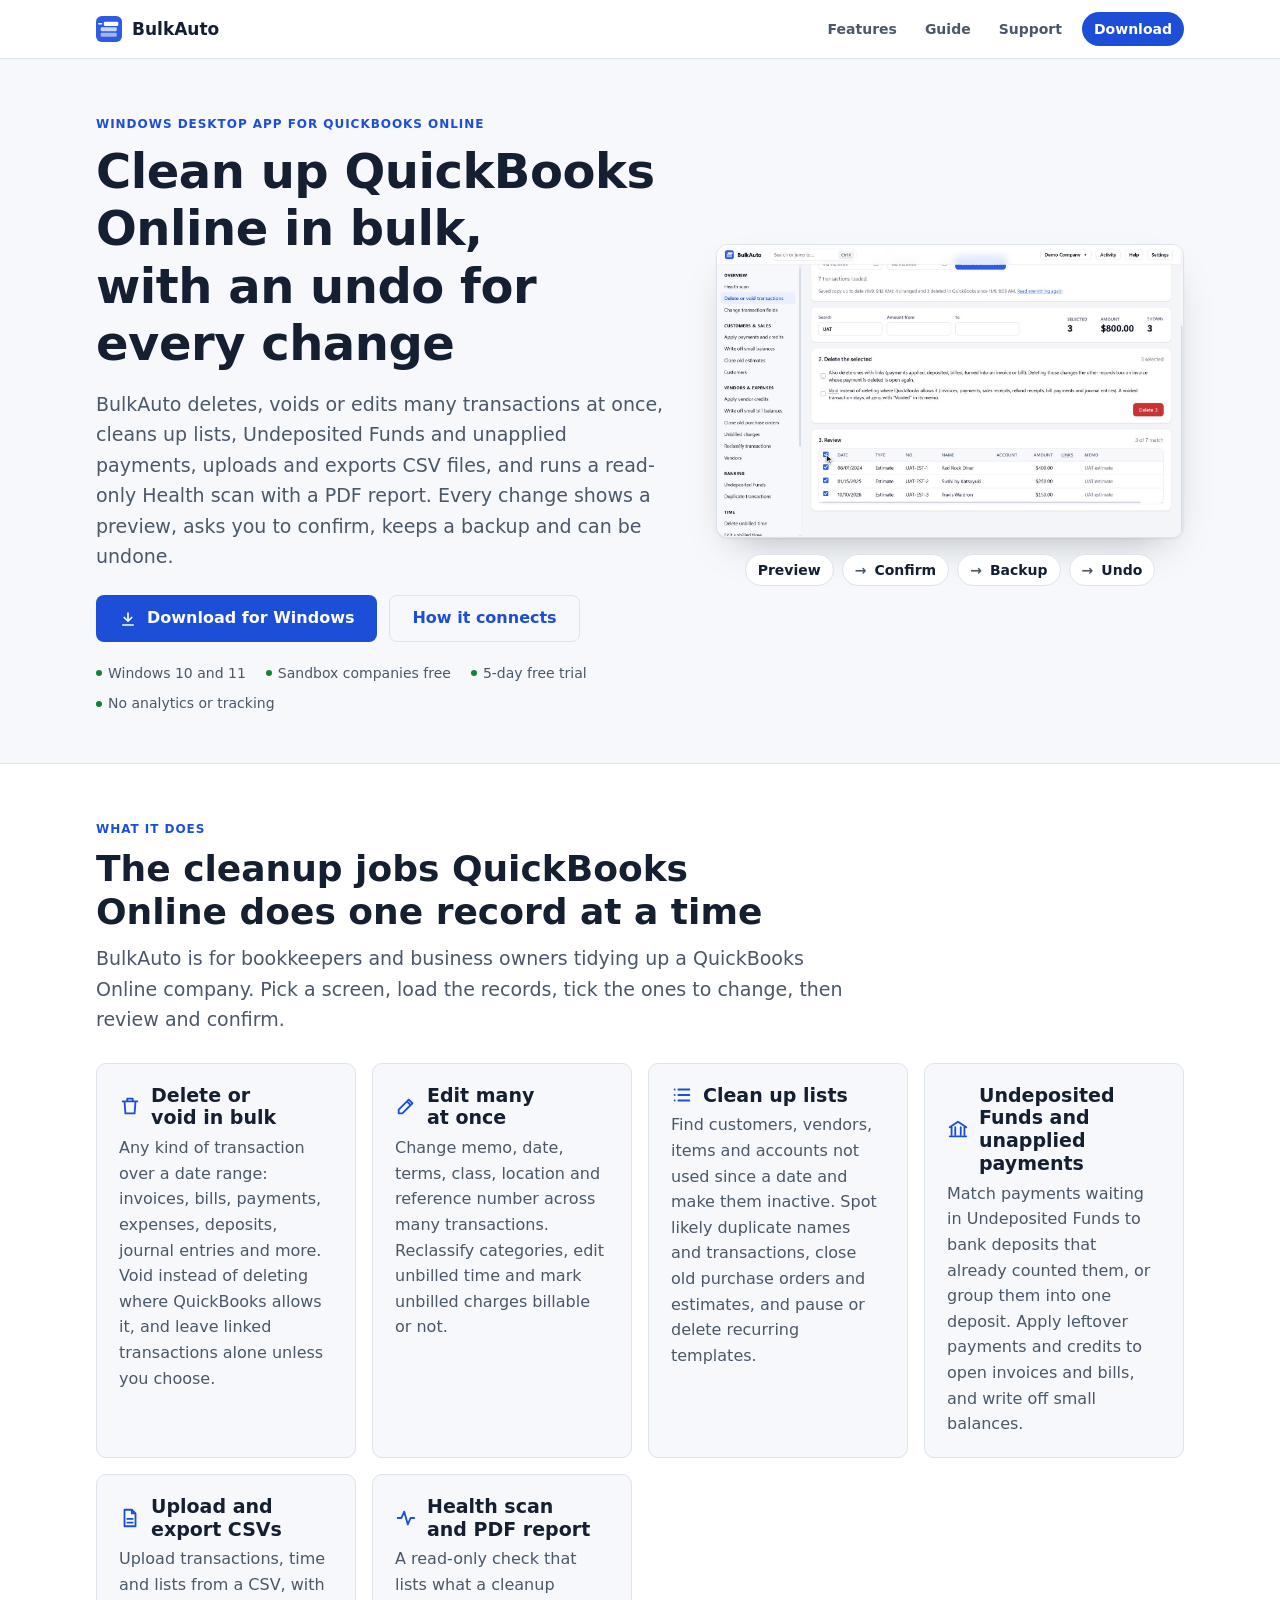
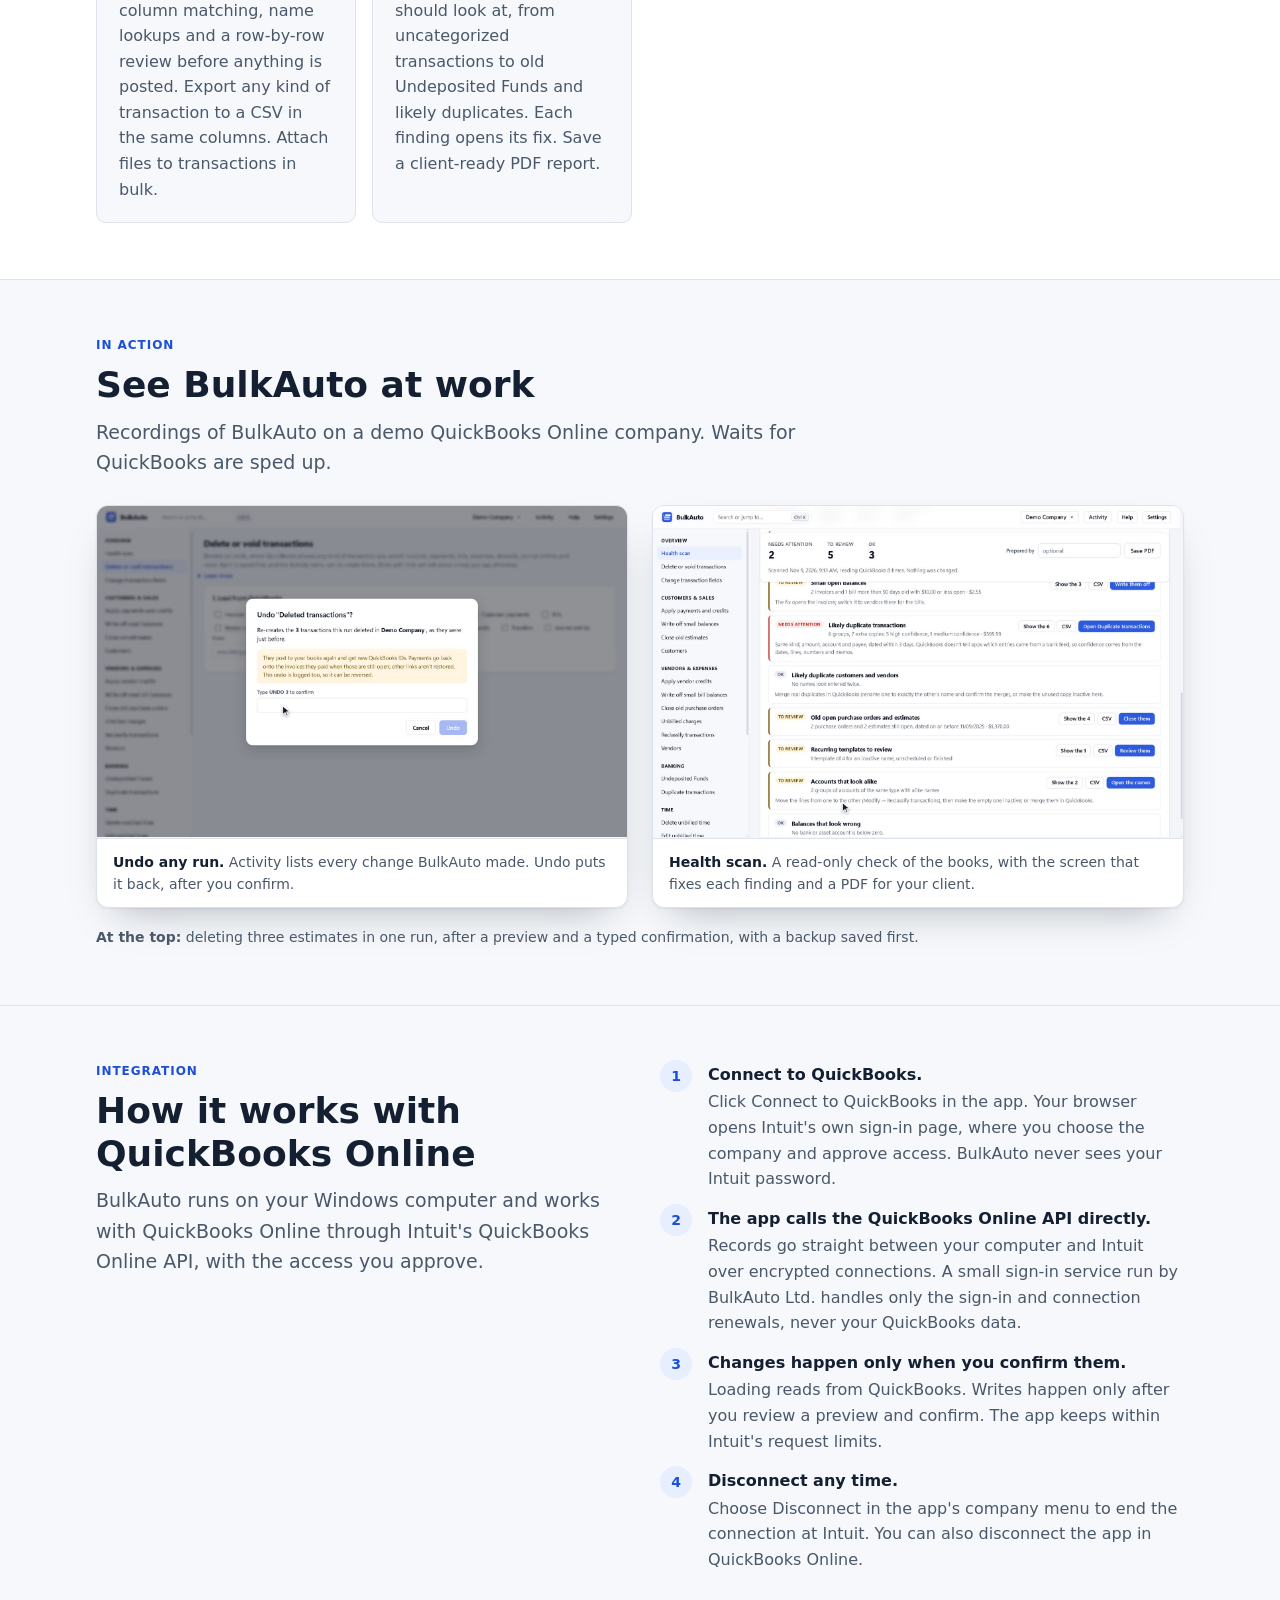
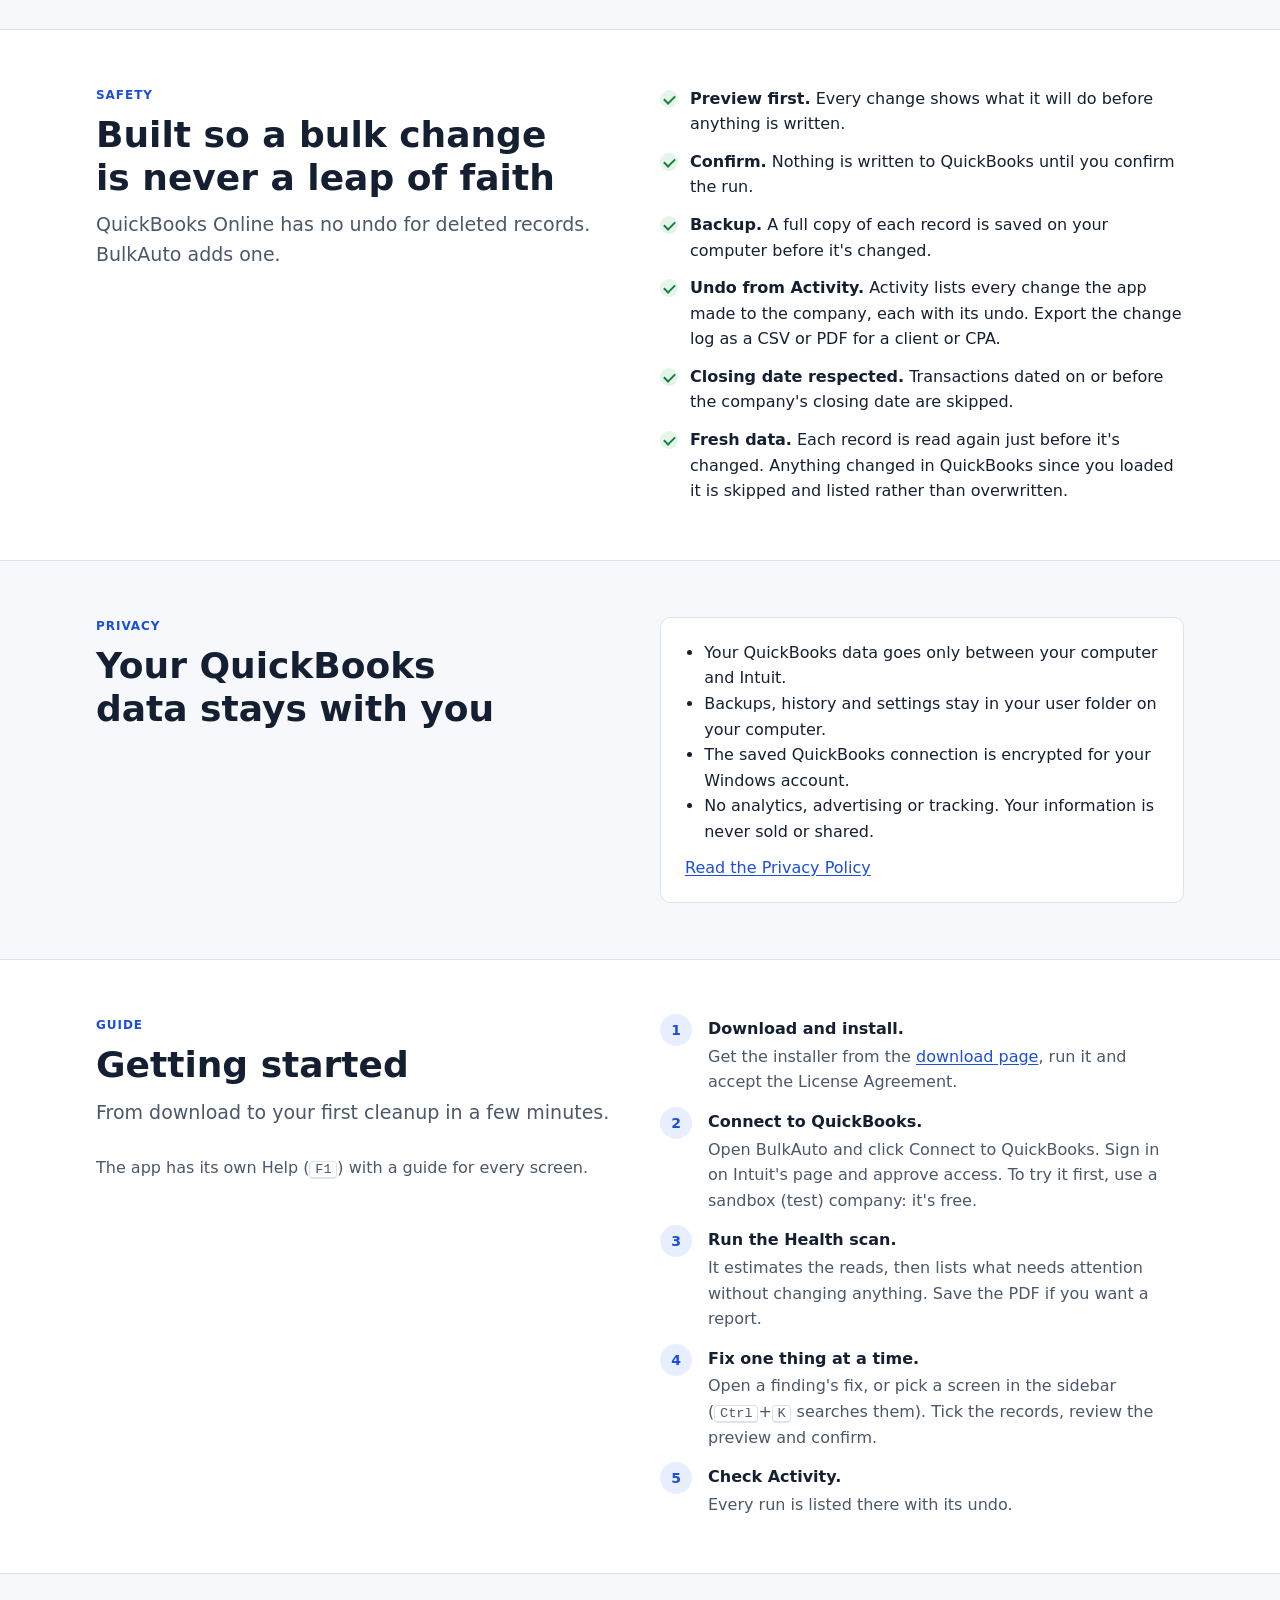
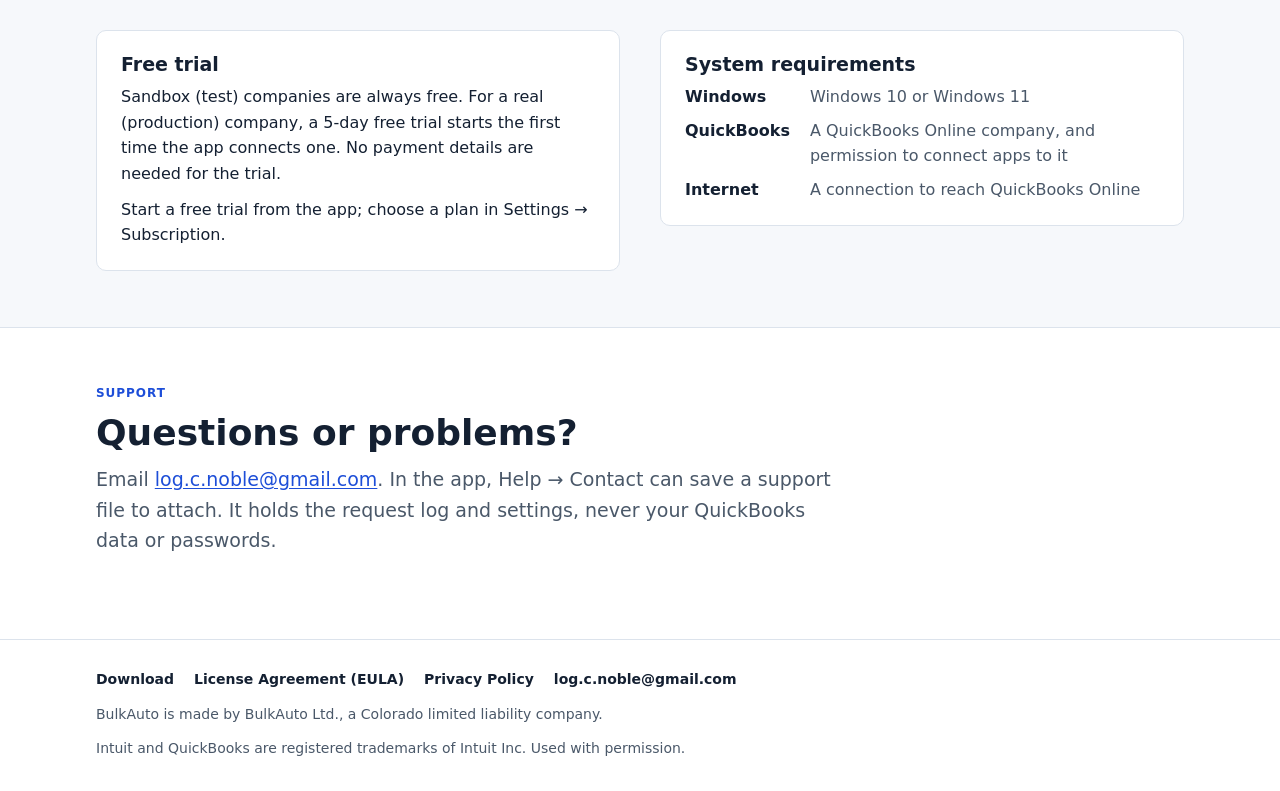
==== index.html @ 41242d92 "Recorded demo clips: bulk delete in the hero, Undo and Health scan in See it in action Co-Authored-B" ====
<!doctype html>
<html lang="en">
<head>
<meta charset="utf-8">
<meta name="viewport" content="width=device-width, initial-scale=1, viewport-fit=cover">
<title>BulkAuto: bulk cleanup for QuickBooks Online</title>
<meta name="description" content="BulkAuto is a Windows desktop app that cleans up QuickBooks Online in bulk: delete, void or edit many transactions at once, tidy lists, Undeposited Funds and unapplied payments, upload and export CSVs, and run a read-only Health scan. Every change is previewed, confirmed, backed up and can be undone.">
<meta name="color-scheme" content="light dark">
<link rel="icon" href="data:image/svg+xml,<svg xmlns='http://www.w3.org/2000/svg' viewBox='0 0 100 100'><rect width='100' height='100' rx='22' fill='%232d5be3'/><rect x='18' y='64' width='62' height='16' rx='5' fill='%239fb6f3'/><rect x='18' y='43' width='62' height='16' rx='5' fill='%23c9d6fa'/><rect x='30' y='22' width='56' height='16' rx='5' fill='%23ffffff'/><rect x='8' y='27' width='16' height='6' rx='3' fill='%23ffffff'/></svg>">
<link rel="stylesheet" href="style.css">
</head>
<body>
<a class="skip" href="#main">Skip to content</a>
<header class="masthead">
  <div class="masthead-inner">
    <a class="product" href="./"><svg width="26" height="26" viewBox="0 0 100 100" aria-hidden="true"><rect width="100" height="100" rx="22" fill="#2d5be3"></rect><rect x="18" y="64" width="62" height="16" rx="5" fill="#9fb6f3"></rect><rect x="18" y="43" width="62" height="16" rx="5" fill="#c9d6fa"></rect><rect x="30" y="22" width="56" height="16" rx="5" fill="#ffffff"></rect><rect x="8" y="27" width="16" height="6" rx="3" fill="#ffffff"></rect></svg> BulkAuto</a>
    <nav class="doc-nav" aria-label="Site">
      <a href="#features">Features</a>
      <a href="#getting-started">Guide</a>
      <a href="#support">Support</a>
      <a class="nav-cta" href="download/">Download</a>
    </nav>
  </div>
</header>

<main id="main">
  <section class="hero" aria-labelledby="hero-title">
    <div class="wrap hero-grid">
      <div>
        <p class="eyebrow">Windows desktop app for QuickBooks Online</p>
        <h1 id="hero-title">Clean up QuickBooks Online in bulk, with an undo for every change</h1>
        <p class="lead">BulkAuto deletes, voids or edits many transactions at once, cleans up lists, Undeposited Funds and
          unapplied payments, uploads and exports CSV files, and runs a read-only Health scan with a PDF report. Every
          change shows a preview, asks you to confirm, keeps a backup and can be undone.</p>
        <div class="actions">
          <a class="button" href="download/"><svg width="18" height="18" viewBox="0 0 24 24" aria-hidden="true" fill="none" stroke="currentColor" stroke-width="2.2" stroke-linecap="round" stroke-linejoin="round"><path d="M12 4v11M7 10l5 5 5-5M5 20h14"/></svg>Download for Windows</a>
          <a class="button secondary" href="#how-it-connects">How it connects</a>
        </div>
        <ul class="facts">
          <li>Windows 10 and 11</li>
          <li>Sandbox companies free</li>
          <li>5-day free trial</li>
          <li>No analytics or tracking</li>
        </ul>
      </div>
      <div class="hero-art" aria-hidden="true">
        <figure class="demo-frame hero-demo">
          <video class="demo" src="media/delete.mp4" poster="media/delete.jpg" width="1600" height="1000"
            muted loop playsinline autoplay preload="metadata"></video>
        </figure>
        <ol class="flow">
          <li>Preview</li>
          <li>Confirm</li>
          <li>Backup</li>
          <li>Undo</li>
        </ol>
      </div>
    </div>
  </section>

  <section class="section alt" id="features" aria-labelledby="features-title">
    <div class="wrap">
      <p class="eyebrow">What it does</p>
      <h2 id="features-title">The cleanup jobs QuickBooks Online does one record at a time</h2>
      <p class="lead">BulkAuto is for bookkeepers and business owners tidying up a QuickBooks Online company. Pick a
        screen, load the records, tick the ones to change, then review and confirm.</p>
      <div class="grid">
        <article class="feature">
          <h3><svg width="22" height="22" viewBox="0 0 24 24" aria-hidden="true" fill="none" stroke="currentColor" stroke-width="2" stroke-linecap="round" stroke-linejoin="round"><path d="M4 7h16M9 7V4h6v3M6 7l1 13h10l1-13"/></svg>Delete or void in bulk</h3>
          <p>Any kind of transaction over a date range: invoices, bills, payments, expenses, deposits, journal entries
            and more. Void instead of deleting where QuickBooks allows it, and leave linked transactions alone unless
            you choose.</p>
        </article>
        <article class="feature">
          <h3><svg width="22" height="22" viewBox="0 0 24 24" aria-hidden="true" fill="none" stroke="currentColor" stroke-width="2" stroke-linecap="round" stroke-linejoin="round"><path d="M4 20h4L19 9l-4-4L4 16v4zM13 7l4 4"/></svg>Edit many at once</h3>
          <p>Change memo, date, terms, class, location and reference number across many transactions. Reclassify
            categories, edit unbilled time and mark unbilled charges billable or not.</p>
        </article>
        <article class="feature">
          <h3><svg width="22" height="22" viewBox="0 0 24 24" aria-hidden="true" fill="none" stroke="currentColor" stroke-width="2" stroke-linecap="round" stroke-linejoin="round"><path d="M8 6h12M8 12h12M8 18h12M4 6h.01M4 12h.01M4 18h.01"/></svg>Clean up lists</h3>
          <p>Find customers, vendors, items and accounts not used since a date and make them inactive. Spot likely
            duplicate names and transactions, close old purchase orders and estimates, and pause or delete recurring
            templates.</p>
        </article>
        <article class="feature">
          <h3><svg width="22" height="22" viewBox="0 0 24 24" aria-hidden="true" fill="none" stroke="currentColor" stroke-width="2" stroke-linecap="round" stroke-linejoin="round"><path d="M3 10l9-6 9 6M5 10v8M19 10v8M9 10v8M15 10v8M3 20h18"/></svg>Undeposited Funds and unapplied payments</h3>
          <p>Match payments waiting in Undeposited Funds to bank deposits that already counted them, or group them
            into one deposit. Apply leftover payments and credits to open invoices and bills, and write off small
            balances.</p>
        </article>
        <article class="feature">
          <h3><svg width="22" height="22" viewBox="0 0 24 24" aria-hidden="true" fill="none" stroke="currentColor" stroke-width="2" stroke-linecap="round" stroke-linejoin="round"><path d="M14 3H6v18h12V7l-4-4zM14 3v4h4M9 13h6M9 17h6"/></svg>Upload and export CSVs</h3>
          <p>Upload transactions, time and lists from a CSV, with column matching, name lookups and a row-by-row review
            before anything is posted. Export any kind of transaction to a CSV in the same columns. Attach files to
            transactions in bulk.</p>
        </article>
        <article class="feature">
          <h3><svg width="22" height="22" viewBox="0 0 24 24" aria-hidden="true" fill="none" stroke="currentColor" stroke-width="2" stroke-linecap="round" stroke-linejoin="round"><path d="M3 12h4l3-7 4 14 3-7h4"/></svg>Health scan and PDF report</h3>
          <p>A read-only check that lists what a cleanup should look at, from uncategorized transactions to old
            Undeposited Funds and likely duplicates. Each finding opens its fix. Save a client-ready PDF report.</p>
        </article>
      </div>
    </div>
  </section>

  <section class="section" id="in-action" aria-labelledby="action-title">
    <div class="wrap">
      <p class="eyebrow">In action</p>
      <h2 id="action-title">See BulkAuto at work</h2>
      <p class="lead">Recordings of BulkAuto on a demo QuickBooks Online company. Waits for QuickBooks are sped up.</p>
      <div class="demo-grid">
        <figure class="demo-frame">
          <video class="demo" src="media/undo.mp4" poster="media/undo.jpg" width="1600" height="1000"
            muted loop playsinline autoplay preload="metadata"
            aria-label="Opening Activity, choosing a delete run and undoing it: BulkAuto re-creates the three transactions."></video>
          <figcaption><b>Undo any run.</b> Activity lists every change BulkAuto made. Undo puts it back, after you confirm.</figcaption>
        </figure>
        <figure class="demo-frame">
          <video class="demo" src="media/health.mp4" poster="media/health.jpg" width="1600" height="1000"
            muted loop playsinline autoplay preload="metadata"
            aria-label="Running the Health scan: BulkAuto reads the books and lists what needs attention, with a button to fix each finding."></video>
          <figcaption><b>Health scan.</b> A read-only check of the books, with the screen that fixes each finding and a PDF for your client.</figcaption>
        </figure>
      </div>
      <p class="demo-note"><b>At the top:</b> deleting three estimates in one run, after a preview and a typed confirmation, with a backup saved first.</p>
    </div>
  </section>

  <section class="section" id="how-it-connects" aria-labelledby="connect-title">
    <div class="wrap two-col">
      <div>
        <p class="eyebrow">Integration</p>
        <h2 id="connect-title">How it works with QuickBooks Online</h2>
        <p class="lead">BulkAuto runs on your Windows computer and works with QuickBooks Online through Intuit's
          QuickBooks Online API, with the access you approve.</p>
      </div>
      <ol class="steps">
        <li><b>Connect to QuickBooks.</b>
          <p>Click Connect to QuickBooks in the app. Your browser opens Intuit's own sign-in page, where you choose the
            company and approve access. BulkAuto never sees your Intuit password.</p></li>
        <li><b>The app calls the QuickBooks Online API directly.</b>
          <p>Records go straight between your computer and Intuit over encrypted connections. A small sign-in service
            run by BulkAuto Ltd. handles only the sign-in and connection renewals, never your QuickBooks data.</p></li>
        <li><b>Changes happen only when you confirm them.</b>
          <p>Loading reads from QuickBooks. Writes happen only after you review a preview and confirm. The app keeps
            within Intuit's request limits.</p></li>
        <li><b>Disconnect any time.</b>
          <p>Choose Disconnect in the app's company menu to end the connection at Intuit. You can also disconnect the
            app in QuickBooks Online.</p></li>
      </ol>
    </div>
  </section>

  <section class="section alt" id="safety" aria-labelledby="safety-title">
    <div class="wrap two-col">
      <div>
        <p class="eyebrow">Safety</p>
        <h2 id="safety-title">Built so a bulk change is never a leap of faith</h2>
        <p class="lead">QuickBooks Online has no undo for deleted records. BulkAuto adds one.</p>
      </div>
      <ul class="checks">
        <li><b>Preview first.</b> Every change shows what it will do before anything is written.</li>
        <li><b>Confirm.</b> Nothing is written to QuickBooks until you confirm the run.</li>
        <li><b>Backup.</b> A full copy of each record is saved on your computer before it's changed.</li>
        <li><b>Undo from Activity.</b> Activity lists every change the app made to the company, each with its undo.
          Export the change log as a CSV or PDF for a client or CPA.</li>
        <li><b>Closing date respected.</b> Transactions dated on or before the company's closing date are skipped.</li>
        <li><b>Fresh data.</b> Each record is read again just before it's changed. Anything changed in QuickBooks since
          you loaded it is skipped and listed rather than overwritten.</li>
      </ul>
    </div>
  </section>

  <section class="section" id="privacy" aria-labelledby="privacy-title">
    <div class="wrap two-col">
      <div>
        <p class="eyebrow">Privacy</p>
        <h2 id="privacy-title">Your QuickBooks data stays with you</h2>
      </div>
      <div class="panel">
        <ul>
          <li>Your QuickBooks data goes only between your computer and Intuit.</li>
          <li>Backups, history and settings stay in your user folder on your computer.</li>
          <li>The saved QuickBooks connection is encrypted for your Windows account.</li>
          <li>No analytics, advertising or tracking. Your information is never sold or shared.</li>
        </ul>
        <p><a href="privacy/">Read the Privacy Policy</a></p>
      </div>
    </div>
  </section>

  <section class="section alt" id="getting-started" aria-labelledby="start-title">
    <div class="wrap two-col">
      <div>
        <p class="eyebrow">Guide</p>
        <h2 id="start-title">Getting started</h2>
        <p class="lead">From download to your first cleanup in a few minutes.</p>
        <p class="muted">The app has its own Help (<kbd>F1</kbd>) with a guide for every screen.</p>
      </div>
      <ol class="steps">
        <li><b>Download and install.</b>
          <p>Get the installer from the <a href="download/">download page</a>, run it and accept the License
            Agreement.</p></li>
        <li><b>Connect to QuickBooks.</b>
          <p>Open BulkAuto and click Connect to QuickBooks. Sign in on Intuit's page and approve access. To try it
            first, use a sandbox (test) company: it's free.</p></li>
        <li><b>Run the Health scan.</b>
          <p>It estimates the reads, then lists what needs attention without changing anything. Save the PDF if you
            want a report.</p></li>
        <li><b>Fix one thing at a time.</b>
          <p>Open a finding's fix, or pick a screen in the sidebar (<kbd>Ctrl</kbd>+<kbd>K</kbd> searches them). Tick
            the records, review the preview and confirm.</p></li>
        <li><b>Check Activity.</b>
          <p>Every run is listed there with its undo.</p></li>
      </ol>
    </div>
  </section>

  <section class="section" id="trial" aria-labelledby="trial-title">
    <div class="wrap two-col">
      <div class="panel">
        <h3 id="trial-title">Free trial</h3>
        <p>Sandbox (test) companies are always free. For a real (production) company, a 5-day free trial starts the
          first time the app connects one. No payment details are needed for the trial.</p>
        <p>Start a free trial from the app; choose a plan in Settings → Subscription.</p>
      </div>
      <div class="panel" id="requirements">
        <h3>System requirements</h3>
        <dl class="specs">
          <dt>Windows</dt><dd>Windows 10 or Windows 11</dd>
          <dt>QuickBooks</dt><dd>A QuickBooks Online company, and permission to connect apps to it</dd>
          <dt>Internet</dt><dd>A connection to reach QuickBooks Online</dd>
        </dl>
      </div>
    </div>
  </section>

  <section class="section alt" id="support" aria-labelledby="support-title">
    <div class="wrap">
      <p class="eyebrow">Support</p>
      <h2 id="support-title">Questions or problems?</h2>
      <p class="lead">Email <a href="mailto:log.c.noble@gmail.com">log.c.noble@gmail.com</a>. In the app, Help →
        Contact can save a support file to attach. It holds the request log and settings, never your QuickBooks data or
        passwords.</p>
    </div>
  </section>
</main>
<script>
  // The demo clips play only while on screen, and not on their own for anyone who asks for less motion: they get the
  // still picture and play controls instead.
  (() => {
    const clips = document.querySelectorAll('video.demo');
    const still = matchMedia('(prefers-reduced-motion: reduce)').matches;
    for (const v of clips) if (still) { v.removeAttribute('autoplay'); v.pause(); v.controls = true; }
    if (still || !('IntersectionObserver' in window)) return;
    const seen = new IntersectionObserver((entries) => {
      for (const e of entries) e.isIntersecting ? e.target.play().catch(() => {}) : e.target.pause();
    }, { threshold: 0.3 });
    clips.forEach((v) => seen.observe(v));
  })();
</script>

<footer class="site-footer">
  <div class="wrap">
    <ul class="footer-links">
      <li><a href="download/">Download</a></li>
      <li><a href="eula/">License Agreement (EULA)</a></li>
      <li><a href="privacy/">Privacy Policy</a></li>
      <li><a href="mailto:log.c.noble@gmail.com">log.c.noble@gmail.com</a></li>
    </ul>
    <p>BulkAuto is made by BulkAuto Ltd., a Colorado limited liability company.</p>
    <p>Intuit and QuickBooks are registered trademarks of Intuit Inc. Used with permission.</p>
  </div>
</footer>
</body>
</html>
---- style.css ----
/* BulkAuto site. Plain CSS, system fonts only: nothing is loaded from another site. */
:root {
  --paper: #f6f8fb;
  --sheet: #ffffff;
  --ink: #142032;
  --ink-soft: #4a5869;
  --rule: #dce3ec;
  --accent: #1d4ed8;
  --accent-ink: #ffffff;
  --accent-soft: #e7eefd;
  --note: #f1f5fa;
  --good: #15803d;
  --good-soft: #e5f5ea;
  --font-body: system-ui, -apple-system, "Segoe UI", Roboto, "Helvetica Neue", Arial, sans-serif;
  --font-display: var(--font-body);
  --font-mono: ui-monospace, "Cascadia Mono", Consolas, "SF Mono", Menlo, monospace;
  --step--1: 0.875rem;
  --step-0: 1rem;
  --step-1: 1.1875rem;
  --step-2: 1.5rem;
  --step-3: clamp(1.75rem, 1.2rem + 2.2vw, 2.25rem);
  --step-4: clamp(2rem, 1.3rem + 3.2vw, 3rem);
  --wrap: 1120px;
  --gutter: max(16px, env(safe-area-inset-left, 0px));
  --gutter-r: max(16px, env(safe-area-inset-right, 0px));
  color-scheme: light;
}
@media (prefers-color-scheme: dark) {
  :root:not([data-theme="light"]) {
    --paper: #0e131a;
    --sheet: #151c26;
    --ink: #e6ebf2;
    --ink-soft: #a6b2c2;
    --rule: #2a3545;
    --accent: #84a8ff;
    --accent-ink: #0e131a;
    --accent-soft: #1c2a47;
    --note: #1a2230;
    --good: #6fd08f;
    --good-soft: #17301f;
    color-scheme: dark;
  }
}
:root[data-theme="dark"] {
  --paper: #0e131a;
  --sheet: #151c26;
  --ink: #e6ebf2;
  --ink-soft: #a6b2c2;
  --rule: #2a3545;
  --accent: #84a8ff;
  --accent-ink: #0e131a;
  --accent-soft: #1c2a47;
  --note: #1a2230;
  --good: #6fd08f;
  --good-soft: #17301f;
  color-scheme: dark;
}

* { box-sizing: border-box; }
html { scroll-behavior: smooth; scroll-padding-top: 84px; -webkit-text-size-adjust: 100%; }
@media (prefers-reduced-motion: reduce) { html { scroll-behavior: auto; } }
body {
  margin: 0;
  background: var(--paper);
  color: var(--ink);
  font-family: var(--font-body);
  font-size: var(--step-0);
  line-height: 1.6;
  overflow-wrap: break-word;
}
img, svg { max-width: 100%; }
a { color: var(--accent); text-underline-offset: 2px; }
a:focus-visible, button:focus-visible { outline: 2px solid var(--accent); outline-offset: 2px; border-radius: 4px; }
h1, h2, h3 { font-family: var(--font-display); line-height: 1.2; text-wrap: balance; }
code { font-family: var(--font-mono); font-size: 0.875em; background: var(--note); border: 1px solid var(--rule); border-radius: 4px; padding: 0.05em 0.35em; overflow-wrap: anywhere; }
kbd { font-family: var(--font-mono); font-size: 0.85em; border: 1px solid var(--rule); border-bottom-width: 2px; border-radius: 4px; padding: 0 0.35em; background: var(--sheet); }
.skip { position: absolute; left: -9999px; top: 8px; z-index: 10; background: var(--sheet); padding: 8px 12px; border-radius: 6px; }
.skip:focus { left: 8px; }

/* ----- Header ----- */
.masthead {
  position: sticky;
  top: 0;
  z-index: 5;
  background: var(--sheet);
  border-bottom: 1px solid var(--rule);
}
.masthead-inner {
  max-width: var(--wrap);
  margin: 0 auto;
  padding: 12px var(--gutter-r) 12px var(--gutter);
  display: flex;
  align-items: center;
  gap: 8px 16px;
  flex-wrap: wrap;
}
.product { display: inline-flex; align-items: center; gap: 10px; font-weight: 700; font-size: 1.0625rem; color: inherit; text-decoration: none; }
.product svg { flex: none; }
.doc-nav { display: flex; flex-wrap: wrap; align-items: center; gap: 4px; margin-left: auto; }
.doc-nav a {
  text-decoration: none;
  color: var(--ink-soft);
  font-weight: 600;
  font-size: var(--step--1);
  padding: 6px 12px;
  border-radius: 999px;
}
.doc-nav a:hover { color: var(--ink); background: var(--note); }
.doc-nav a.current { color: var(--accent); background: var(--accent-soft); }
.doc-nav a.nav-cta { background: var(--accent); color: var(--accent-ink); margin-left: 4px; }
.doc-nav a.nav-cta:hover { filter: brightness(1.08); }
.doc-nav a.nav-cta.current { box-shadow: inset 0 0 0 2px var(--accent-soft); }

/* ----- Buttons ----- */
.button {
  display: inline-flex;
  align-items: center;
  gap: 10px;
  background: var(--accent);
  color: var(--accent-ink);
  font-weight: 650;
  text-decoration: none;
  padding: 12px 22px;
  border-radius: 8px;
  border: 1px solid transparent;
  line-height: 1.3;
}
.button:hover { filter: brightness(1.08); }
.button svg { flex: none; }
.button.secondary { background: transparent; color: var(--accent); border-color: var(--rule); }
.button.secondary:hover { background: var(--accent-soft); filter: none; }
.actions { display: flex; flex-wrap: wrap; align-items: center; gap: 12px; margin: 24px 0 12px; }
.hint-inline { color: var(--ink-soft); font-size: var(--step--1); }

/* ----- Home: sections ----- */
.wrap { max-width: var(--wrap); margin: 0 auto; padding-left: var(--gutter); padding-right: var(--gutter-r); }
.section { padding: 56px 0; border-top: 1px solid var(--rule); }
.section.alt { background: var(--sheet); }
.section h2 { font-size: var(--step-3); margin: 0 0 10px; }
.section .lead { color: var(--ink-soft); font-size: var(--step-1); max-width: 62ch; margin: 0 0 28px; }
.eyebrow { font-size: 0.75rem; font-weight: 700; letter-spacing: 0.08em; text-transform: uppercase; color: var(--accent); margin: 0 0 8px; }

.hero { padding: 56px 0 48px; }
.hero-grid { display: grid; grid-template-columns: minmax(0, 1.1fr) minmax(0, 0.9fr); gap: 48px; align-items: center; }
.hero h1 { font-size: var(--step-4); margin: 0 0 16px; letter-spacing: -0.01em; }
.hero .lead { font-size: var(--step-1); color: var(--ink-soft); max-width: 56ch; margin: 0; }
.hero .facts { list-style: none; padding: 0; margin: 20px 0 0; display: flex; flex-wrap: wrap; gap: 8px 20px; color: var(--ink-soft); font-size: var(--step--1); }
.hero .facts li { display: flex; align-items: center; gap: 6px; }
.hero .facts li::before { content: ""; width: 6px; height: 6px; border-radius: 50%; background: var(--good); flex: none; }

/* The illustration: an abstract app window with a preview list. Decorative only. */
.mock { background: var(--sheet); border: 1px solid var(--rule); border-radius: 12px; box-shadow: 0 18px 40px -24px rgba(20, 32, 50, 0.35); overflow: hidden; }
.mock-bar { display: flex; gap: 6px; padding: 10px 14px; border-bottom: 1px solid var(--rule); background: var(--note); }
.mock-bar span { width: 10px; height: 10px; border-radius: 50%; background: var(--rule); }
.mock-body { padding: 18px; display: grid; gap: 10px; }
.mock-title { height: 12px; width: 46%; border-radius: 6px; background: var(--ink-soft); opacity: 0.55; }
.mock-sub { height: 8px; width: 70%; border-radius: 6px; background: var(--rule); margin-bottom: 6px; }
.mock-row { display: grid; grid-template-columns: 16px 1fr 56px; gap: 12px; align-items: center; padding: 8px 10px; border: 1px solid var(--rule); border-radius: 8px; }
.mock-row i { width: 16px; height: 16px; border-radius: 4px; border: 2px solid var(--accent); background: var(--accent); position: relative; }
.mock-row i::after { content: ""; position: absolute; left: 3px; top: 0; width: 5px; height: 9px; border: solid var(--accent-ink); border-width: 0 2px 2px 0; transform: rotate(45deg); }
.mock-row.off i { background: transparent; }
.mock-row.off i::after { display: none; }
.mock-row b { height: 8px; border-radius: 6px; background: var(--rule); }
.mock-row em { height: 8px; border-radius: 6px; background: var(--rule); }
.mock-foot { display: flex; justify-content: flex-end; gap: 8px; margin-top: 6px; }
.mock-foot span { height: 28px; width: 84px; border-radius: 6px; border: 1px solid var(--rule); }
.mock-foot span.go { background: var(--accent); border-color: var(--accent); }
.flow { list-style: none; margin: 16px 0 0; padding: 0; display: flex; flex-wrap: wrap; gap: 8px; justify-content: center; }
.flow li { font-size: var(--step--1); font-weight: 600; color: var(--ink); background: var(--sheet); border: 1px solid var(--rule); border-radius: 999px; padding: 4px 12px; }
.flow li + li::before { content: "\2192"; color: var(--ink-soft); margin-right: 8px; }

/* Feature cards */
.grid { display: grid; gap: 16px; grid-template-columns: repeat(auto-fit, minmax(min(250px, 100%), 1fr)); }
.feature { background: var(--sheet); border: 1px solid var(--rule); border-radius: 10px; padding: 20px 22px; }
.section.alt .feature { background: var(--paper); }
.feature h3 { font-size: var(--step-1); margin: 0 0 6px; display: flex; align-items: center; gap: 10px; }
.feature h3 svg { flex: none; color: var(--accent); }
.feature p { margin: 0; color: var(--ink-soft); }

/* Numbered steps */
.steps { list-style: none; counter-reset: step; margin: 0; padding: 0; display: grid; gap: 14px; max-width: 72ch; }
.steps > li { counter-increment: step; position: relative; padding-left: 48px; min-height: 32px; }
.steps > li::before {
  content: counter(step);
  position: absolute; left: 0; top: -2px;
  width: 32px; height: 32px; border-radius: 50%;
  display: grid; place-items: center;
  font-weight: 700; font-size: var(--step--1);
  color: var(--accent); background: var(--accent-soft);
}
.steps b { color: var(--ink); }
.steps p { margin: 2px 0 0; color: var(--ink-soft); }

.two-col { display: grid; grid-template-columns: repeat(2, minmax(0, 1fr)); gap: 40px; align-items: start; }
.checks { list-style: none; margin: 0; padding: 0; display: grid; gap: 12px; }
.checks li { position: relative; padding-left: 30px; }
.checks li::before {
  content: ""; position: absolute; left: 0; top: 4px; width: 18px; height: 18px; border-radius: 50%; background: var(--good-soft);
}
.checks li::after {
  content: ""; position: absolute; left: 6px; top: 7px; width: 5px; height: 9px; border: solid var(--good); border-width: 0 2px 2px 0; transform: rotate(45deg);
}
.checks b { color: var(--ink); }
.panel { background: var(--sheet); border: 1px solid var(--rule); border-radius: 10px; padding: 22px 24px; }
.section.alt .panel { background: var(--paper); }
.panel h3 { margin: 0 0 8px; font-size: var(--step-1); }
.panel p { margin: 0 0 10px; }
.panel p:last-child { margin-bottom: 0; }
.panel ul { margin: 0 0 10px; padding-left: 1.2em; }
.muted { color: var(--ink-soft); }
dl.specs { margin: 0; display: grid; grid-template-columns: max-content minmax(0, 1fr); gap: 8px 20px; }
dl.specs dt { font-weight: 650; }
dl.specs dd { margin: 0; color: var(--ink-soft); }

/* ----- Single pages (download, launch, connect, disconnect) and the legal documents ----- */
.page {
  max-width: var(--wrap);
  margin: 0 auto;
  padding: 32px var(--gutter-r) 64px var(--gutter);
  display: grid;
  grid-template-columns: 240px minmax(0, 1fr);
  gap: 48px;
  align-items: start;
}
.page.single { grid-template-columns: minmax(0, 1fr); max-width: 860px; }
.rail { position: sticky; top: 84px; font-size: var(--step--1); display: grid; gap: 20px; }
.rail h2 { font-family: var(--font-body); font-size: 0.75rem; text-transform: uppercase; letter-spacing: 0.08em; color: var(--ink-soft); margin: 0 0 6px; }
.rail ol { list-style: none; margin: 0; padding: 0; display: grid; gap: 2px; }
.rail a { display: block; color: var(--ink-soft); text-decoration: none; padding: 3px 0 3px 10px; border-left: 2px solid var(--rule); line-height: 1.35; }
.rail a:hover { color: var(--ink); border-left-color: var(--accent); }

.docs { min-width: 0; display: grid; gap: 32px; }
.docs > * { min-width: 0; }
.doc { background: var(--sheet); border: 1px solid var(--rule); border-radius: 10px; padding: clamp(20px, 4vw, 48px); }
.doc > * { max-width: 68ch; }
.doc h1 { font-size: var(--step-3); margin: 0 0 12px; font-weight: 700; }
.doc h2 { font-size: var(--step-1); margin: 32px 0 8px; font-weight: 700; display: flex; gap: 10px; align-items: baseline; }
.doc h2 .n { font-family: var(--font-mono); font-size: 0.8em; font-weight: 500; color: var(--accent); min-width: 2.2em; }
.doc h3 { font-size: var(--step-0); margin: 20px 0 4px; font-weight: 700; }
.doc p, .doc li { color: var(--ink); }
.doc p { margin: 0 0 12px; }
.doc ul, .doc ol { margin: 0 0 12px; padding-left: 1.3em; display: grid; gap: 6px; }
.doc .steps { padding-left: 0; gap: 14px; margin: 8px 0 16px; }
.doc .lead { font-size: var(--step-1); color: var(--ink-soft); }
.doc p.hint { color: var(--ink-soft); font-size: var(--step--1); margin: 0 0 16px; }
.meta { display: flex; flex-wrap: wrap; gap: 6px 20px; color: var(--ink-soft); font-size: var(--step--1); margin: 0 0 24px; padding-bottom: 20px; border-bottom: 1px solid var(--rule); max-width: none; }
.meta b { color: var(--ink); font-weight: 600; }
.caps { text-transform: uppercase; font-size: 0.9375em; letter-spacing: 0.01em; }
.status { display: inline-flex; align-items: center; gap: 8px; font-size: var(--step--1); font-weight: 650; padding: 4px 12px; border-radius: 999px; background: var(--note); color: var(--ink-soft); margin: 0 0 14px; }
.status::before { content: ""; width: 8px; height: 8px; border-radius: 50%; background: currentColor; }
.status.good { background: var(--good-soft); color: var(--good); }

.summary {
  background: var(--note);
  border: 1px solid var(--rule);
  border-radius: 8px;
  padding: 16px 20px;
  margin: 0 0 12px;
}
.summary h2 { margin: 0 0 8px; font-size: var(--step-0); font-family: var(--font-body); }
.summary ul { margin: 0; }

.table-wrap { overflow-x: auto; margin: 8px 0 16px; max-width: 68ch; }
table { border-collapse: collapse; width: 100%; font-size: var(--step--1); }
th, td { text-align: left; vertical-align: top; padding: 8px 10px; border-bottom: 1px solid var(--rule); }
th { font-weight: 700; color: var(--ink-soft); font-size: 0.75rem; text-transform: uppercase; letter-spacing: 0.06em; }

.contact { display: flex; flex-wrap: wrap; align-items: center; gap: 10px; }
.email { font-family: var(--font-mono); font-size: 0.9375rem; background: var(--note); border: 1px solid var(--rule); border-radius: 6px; padding: 4px 10px; user-select: all; overflow-wrap: anywhere; }
.copy {
  font: inherit;
  font-size: var(--step--1);
  font-weight: 600;
  color: var(--accent);
  background: transparent;
  border: 1px solid var(--rule);
  border-radius: 6px;
  padding: 4px 10px;
  cursor: pointer;
}
.copy:hover { background: var(--accent-soft); }

/* ----- Footer ----- */
.site-footer { border-top: 1px solid var(--rule); background: var(--sheet); color: var(--ink-soft); font-size: var(--step--1); }
.site-footer .wrap { padding-top: 28px; padding-bottom: 32px; display: grid; gap: 12px; }
.footer-links { display: flex; flex-wrap: wrap; gap: 6px 20px; margin: 0; padding: 0; list-style: none; }
.footer-links a { color: var(--ink); font-weight: 600; text-decoration: none; }
.footer-links a:hover { color: var(--accent); text-decoration: underline; }
.site-footer p { margin: 0; max-width: 80ch; }
/* Older pages' footnote, kept for anything that still uses it. */
.footer { color: var(--ink-soft); font-size: var(--step--1); max-width: 68ch; }

/* ----- Narrow screens ----- */
@media (max-width: 900px) {
  .hero-grid { grid-template-columns: minmax(0, 1fr); gap: 32px; }
  .hero-art { max-width: 460px; }
  .two-col { grid-template-columns: minmax(0, 1fr); gap: 24px; }
  .page { grid-template-columns: minmax(0, 1fr); gap: 24px; padding-top: 20px; padding-bottom: 48px; }
  .rail { position: static; grid-template-columns: 1fr 1fr; }
}
@media (max-width: 640px) {
  .masthead { position: static; }
  html { scroll-padding-top: 12px; }
  .doc-nav { margin-left: -12px; width: calc(100% + 12px); }
  .hero { padding: 32px 0 36px; }
  .section { padding: 40px 0; }
  .rail { grid-template-columns: 1fr; }
  dl.specs { grid-template-columns: minmax(0, 1fr); gap: 2px; }
  dl.specs dd { margin-bottom: 10px; }
}

/* Recorded demo clips (home page): the app in a framed window. */
.demo-frame { margin: 0; border: 1px solid var(--rule); border-radius: 12px; overflow: hidden; background: var(--sheet);
  box-shadow: 0 1px 2px rgba(15, 23, 42, .06), 0 18px 40px -20px rgba(15, 23, 42, .35); }
.demo-frame video { display: block; width: 100%; height: auto; aspect-ratio: 16 / 10; background: #f3f5f9; }
.demo-frame figcaption { padding: 12px 16px; font-size: var(--step--1); color: var(--ink-soft); border-top: 1px solid var(--rule); }
.demo-frame figcaption b { color: var(--ink); }
.hero-demo { margin-bottom: 16px; }
.demo-grid { display: grid; grid-template-columns: repeat(auto-fit, minmax(min(100%, 420px), 1fr)); gap: 24px; }
.demo-note { color: var(--ink-soft); font-size: var(--step--1); margin: 18px 0 0; }
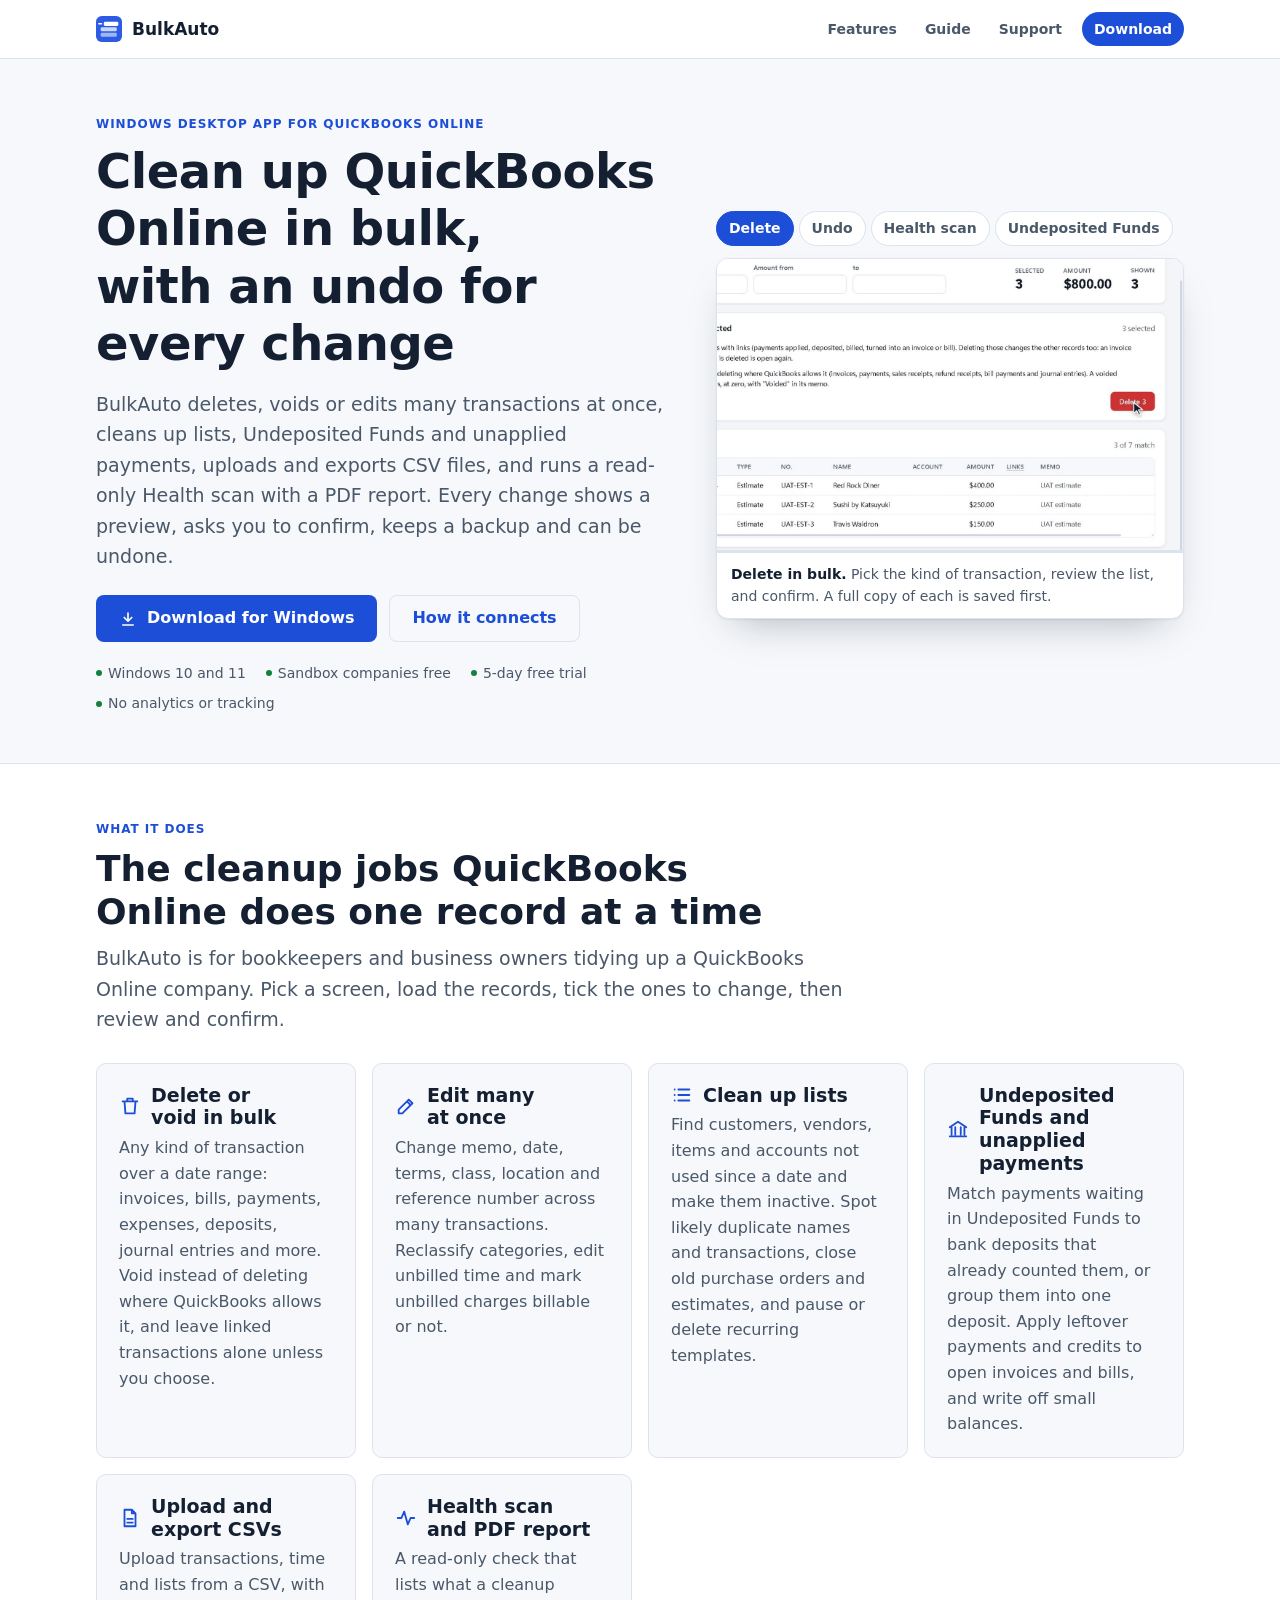
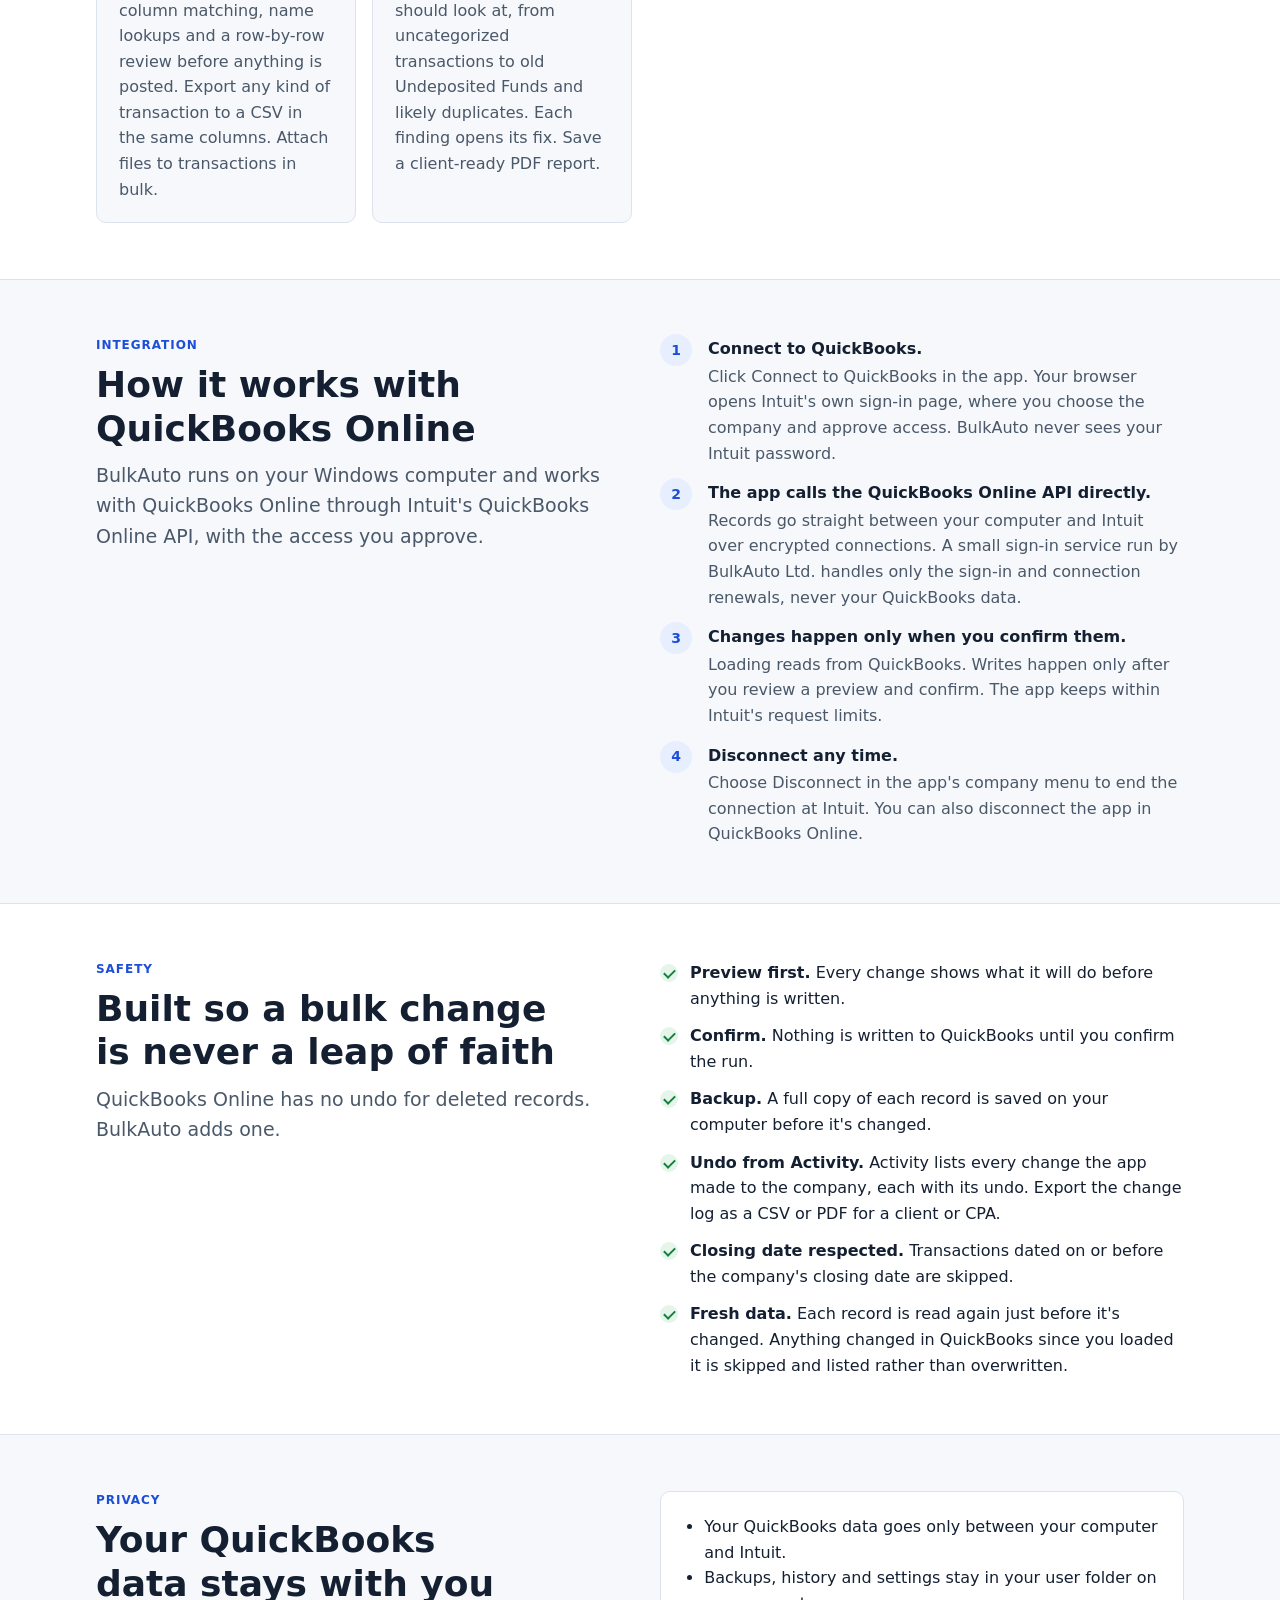
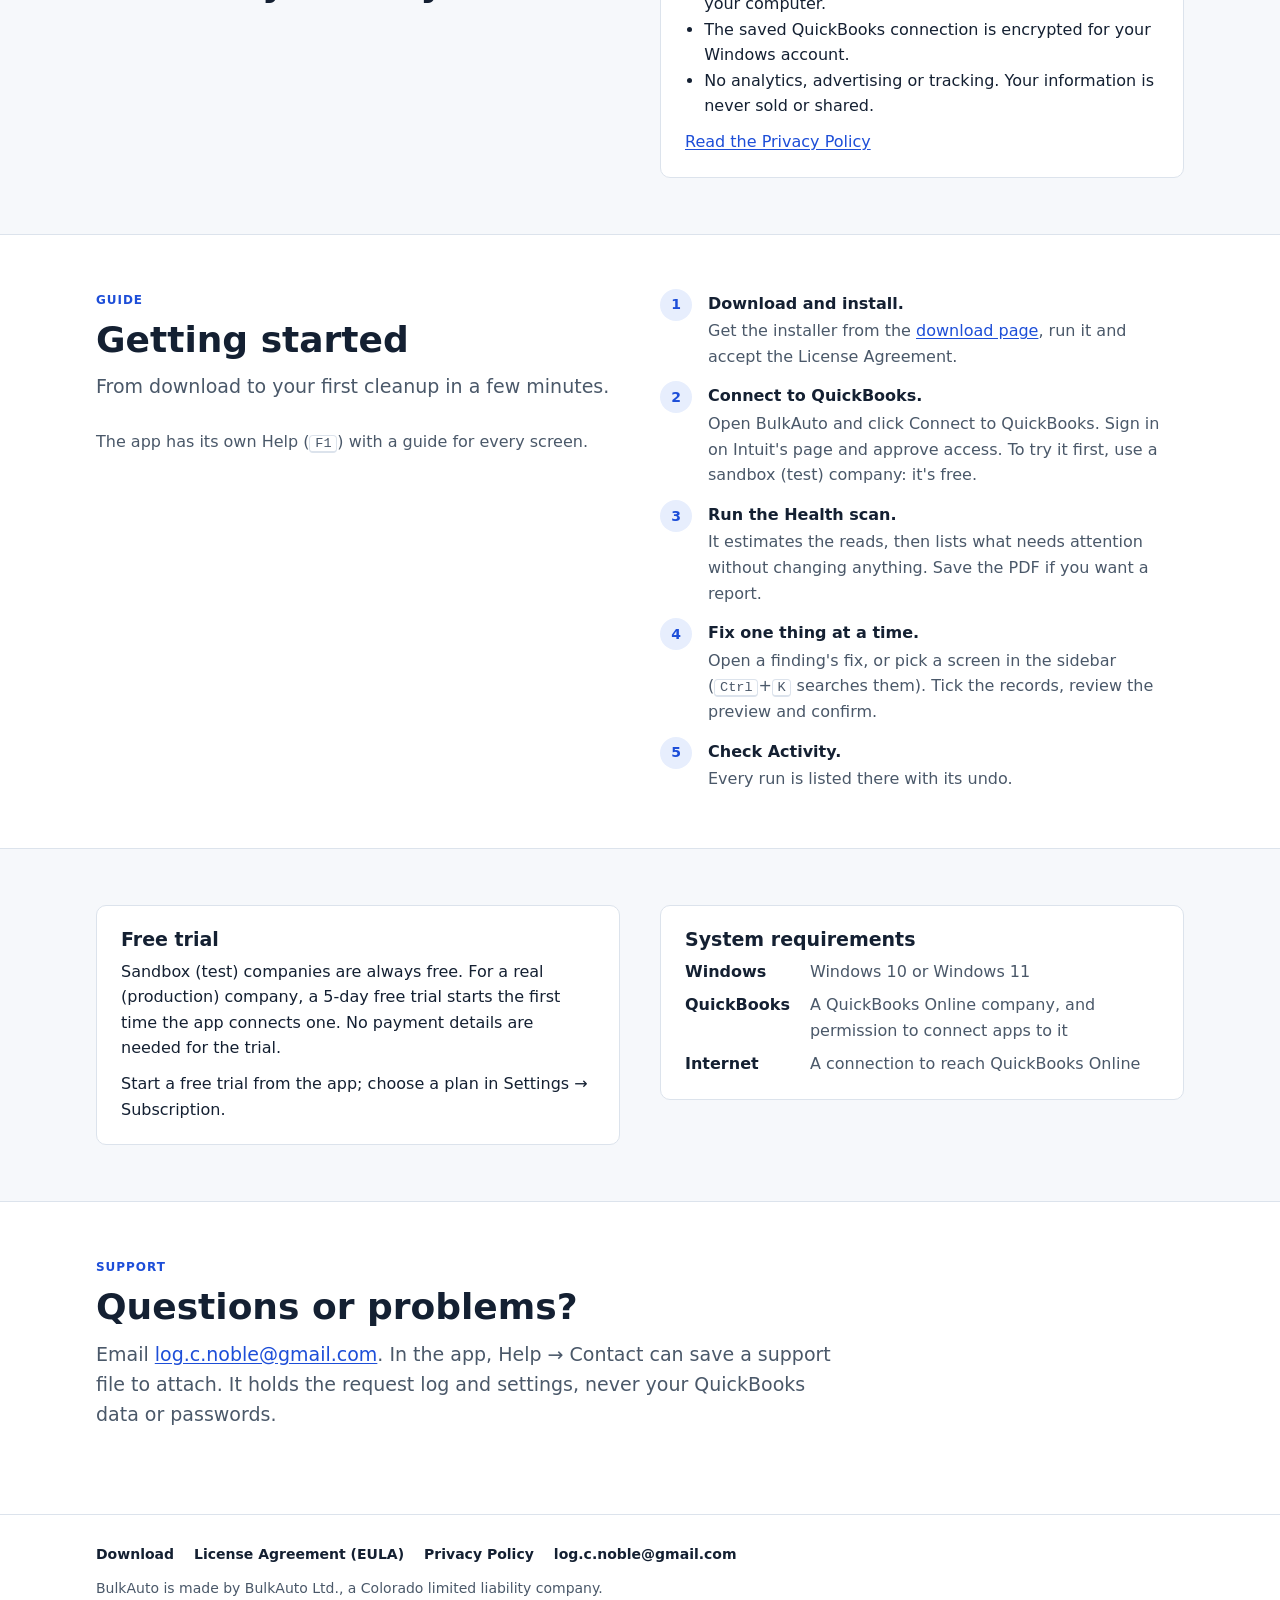
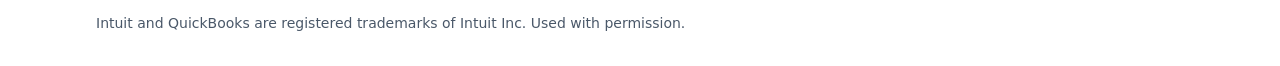
==== commit e93bef97: "Hero carousel of recorded flows (delete, undo, Health scan, Undeposited Funds) with zoom; the separa" ====
--- a/index.html
+++ b/index.html
@@ -43,17 +43,24 @@
           <li>No analytics or tracking</li>
         </ul>
       </div>
-      <div class="hero-art" aria-hidden="true">
-        <figure class="demo-frame hero-demo">
-          <video class="demo" src="media/delete.mp4" poster="media/delete.jpg" width="1600" height="1000"
-            muted loop playsinline autoplay preload="metadata"></video>
+      <div class="hero-art demo-carousel" role="region" aria-roledescription="carousel" aria-label="BulkAuto in action">
+        <div class="demo-tabs" role="tablist" aria-label="Flows">
+          <button type="button" role="tab" id="tab-delete" aria-selected="true" tabindex="0" aria-controls="demo-stage"
+            data-clip="delete" data-title="Delete in bulk." data-text="Pick the kind of transaction, review the list, and confirm. A full copy of each is saved first.">Delete</button>
+          <button type="button" role="tab" id="tab-undo" aria-selected="false" tabindex="-1" aria-controls="demo-stage"
+            data-clip="undo" data-title="Undo a run." data-text="Activity lists every change BulkAuto made. Undo puts it back, after you confirm.">Undo</button>
+          <button type="button" role="tab" id="tab-health" aria-selected="false" tabindex="-1" aria-controls="demo-stage"
+            data-clip="health" data-title="Health scan." data-text="A read-only check of the books, with the screen that fixes each finding and a PDF for your client.">Health scan</button>
+          <button type="button" role="tab" id="tab-uf" aria-selected="false" tabindex="-1" aria-controls="demo-stage"
+            data-clip="uf" data-title="Undeposited Funds." data-text="Payments a bank deposit already counted are found, with the reason, and moved into that deposit.">Undeposited Funds</button>
+        </div>
+        <figure class="demo-frame" id="demo-stage" role="tabpanel" aria-labelledby="tab-delete">
+          <video class="demo" src="media/delete.mp4" poster="media/delete.jpg" width="1280" height="800"
+            muted playsinline autoplay preload="auto"
+            aria-label="BulkAuto at work on a demo QuickBooks Online company. Waits for QuickBooks are sped up."></video>
+          <div class="demo-progress" aria-hidden="true"><span></span></div>
+          <figcaption id="demo-caption"><b>Delete in bulk.</b> Pick the kind of transaction, review the list, and confirm. A full copy of each is saved first.</figcaption>
         </figure>
-        <ol class="flow">
-          <li>Preview</li>
-          <li>Confirm</li>
-          <li>Backup</li>
-          <li>Undo</li>
-        </ol>
       </div>
     </div>
   </section>
@@ -100,29 +107,6 @@
             Undeposited Funds and likely duplicates. Each finding opens its fix. Save a client-ready PDF report.</p>
         </article>
       </div>
-    </div>
-  </section>
-
-  <section class="section" id="in-action" aria-labelledby="action-title">
-    <div class="wrap">
-      <p class="eyebrow">In action</p>
-      <h2 id="action-title">See BulkAuto at work</h2>
-      <p class="lead">Recordings of BulkAuto on a demo QuickBooks Online company. Waits for QuickBooks are sped up.</p>
-      <div class="demo-grid">
-        <figure class="demo-frame">
-          <video class="demo" src="media/undo.mp4" poster="media/undo.jpg" width="1600" height="1000"
-            muted loop playsinline autoplay preload="metadata"
-            aria-label="Opening Activity, choosing a delete run and undoing it: BulkAuto re-creates the three transactions."></video>
-          <figcaption><b>Undo any run.</b> Activity lists every change BulkAuto made. Undo puts it back, after you confirm.</figcaption>
-        </figure>
-        <figure class="demo-frame">
-          <video class="demo" src="media/health.mp4" poster="media/health.jpg" width="1600" height="1000"
-            muted loop playsinline autoplay preload="metadata"
-            aria-label="Running the Health scan: BulkAuto reads the books and lists what needs attention, with a button to fix each finding."></video>
-          <figcaption><b>Health scan.</b> A read-only check of the books, with the screen that fixes each finding and a PDF for your client.</figcaption>
-        </figure>
-      </div>
-      <p class="demo-note"><b>At the top:</b> deleting three estimates in one run, after a preview and a typed confirmation, with a backup saved first.</p>
     </div>
   </section>
 
@@ -246,17 +230,46 @@
   </section>
 </main>
 <script>
-  // The demo clips play only while on screen, and not on their own for anyone who asks for less motion: they get the
-  // still picture and play controls instead.
+  // The demo carousel: each flow plays once, then the next; a tab picks a flow (which then loops) and stops the
+  // advancing. It pauses off screen. Anyone who asks for less motion gets the still picture and play controls instead.
   (() => {
-    const clips = document.querySelectorAll('video.demo');
+    const tabs = [...document.querySelectorAll('.demo-tabs [role=tab]')];
+    const stage = document.getElementById('demo-stage');
+    const video = stage.querySelector('video');
+    const caption = document.getElementById('demo-caption');
+    const bar = stage.querySelector('.demo-progress span');
     const still = matchMedia('(prefers-reduced-motion: reduce)').matches;
-    for (const v of clips) if (still) { v.removeAttribute('autoplay'); v.pause(); v.controls = true; }
-    if (still || !('IntersectionObserver' in window)) return;
-    const seen = new IntersectionObserver((entries) => {
-      for (const e of entries) e.isIntersecting ? e.target.play().catch(() => {}) : e.target.pause();
-    }, { threshold: 0.3 });
-    clips.forEach((v) => seen.observe(v));
+    let current = 0;
+    let advancing = !still;
+    let onScreen = true;
+    function show(k, play) {
+      current = k;
+      tabs.forEach((t, j) => { t.setAttribute('aria-selected', String(j === k)); t.tabIndex = j === k ? 0 : -1; });
+      const t = tabs[k];
+      stage.setAttribute('aria-labelledby', t.id);
+      video.poster = 'media/' + t.dataset.clip + '.jpg';
+      video.src = 'media/' + t.dataset.clip + '.mp4';
+      const b = document.createElement('b');
+      b.textContent = t.dataset.title;
+      caption.replaceChildren(b, ' ' + t.dataset.text);
+      bar.style.transform = 'scaleX(0)';
+      if (play && onScreen) video.play().catch(() => {});
+    }
+    tabs.forEach((t, k) => t.addEventListener('click', () => { advancing = false; video.loop = !still; show(k, !still); }));
+    document.querySelector('.demo-tabs').addEventListener('keydown', (e) => {
+      const step = e.key === 'ArrowRight' ? 1 : e.key === 'ArrowLeft' ? -1 : 0;
+      if (!step) return;
+      e.preventDefault();
+      const k = (current + step + tabs.length) % tabs.length;
+      tabs[k].focus();
+      tabs[k].click();
+    });
+    video.addEventListener('ended', () => { if (advancing) show((current + 1) % tabs.length, true); });
+    video.addEventListener('timeupdate', () => { bar.style.transform = 'scaleX(' + (video.duration ? video.currentTime / video.duration : 0) + ')'; });
+    if (still) { video.removeAttribute('autoplay'); video.pause(); video.controls = true; stage.classList.add('still'); return; }
+    if ('IntersectionObserver' in window) {
+      new IntersectionObserver(([e]) => { onScreen = e.isIntersecting; onScreen ? video.play().catch(() => {}) : video.pause(); }, { threshold: 0.3 }).observe(video);
+    }
   })();
 </script>
 
--- a/style.css
+++ b/style.css
@@ -309,13 +309,20 @@
   dl.specs dd { margin-bottom: 10px; }
 }
 
-/* Recorded demo clips (home page): the app in a framed window. */
+/* The demo carousel in the hero: recorded flows of the app, with tabs to pick one. */
+.demo-carousel { display: flex; flex-direction: column; gap: 12px; }
+.demo-tabs { display: flex; flex-wrap: wrap; gap: 5px; }
+.demo-tabs [role=tab] { font: inherit; font-size: var(--step--1); font-weight: 600; color: var(--ink-soft); background: var(--sheet);
+  border: 1px solid var(--rule); border-radius: 999px; padding: 5px 12px; cursor: pointer; white-space: nowrap; }
+.demo-tabs [role=tab]:hover { color: var(--ink); border-color: var(--ink-soft); }
+.demo-tabs [role=tab][aria-selected=true] { color: #fff; background: var(--accent); border-color: var(--accent); }
+.demo-tabs [role=tab]:focus-visible { outline: 3px solid var(--accent); outline-offset: 2px; }
 .demo-frame { margin: 0; border: 1px solid var(--rule); border-radius: 12px; overflow: hidden; background: var(--sheet);
   box-shadow: 0 1px 2px rgba(15, 23, 42, .06), 0 18px 40px -20px rgba(15, 23, 42, .35); }
 .demo-frame video { display: block; width: 100%; height: auto; aspect-ratio: 16 / 10; background: #f3f5f9; }
-.demo-frame figcaption { padding: 12px 16px; font-size: var(--step--1); color: var(--ink-soft); border-top: 1px solid var(--rule); }
+.demo-progress { height: 3px; background: var(--rule); }
+.demo-progress span { display: block; height: 100%; background: var(--accent); transform: scaleX(0); transform-origin: left; transition: transform .25s linear; }
+.demo-frame.still .demo-progress { display: none; }
+.demo-frame figcaption { padding: 10px 14px; font-size: var(--step--1); color: var(--ink-soft); min-height: 3.6em; }
 .demo-frame figcaption b { color: var(--ink); }
-.hero-demo { margin-bottom: 16px; }
-.demo-grid { display: grid; grid-template-columns: repeat(auto-fit, minmax(min(100%, 420px), 1fr)); gap: 24px; }
-.demo-note { color: var(--ink-soft); font-size: var(--step--1); margin: 18px 0 0; }
-
+
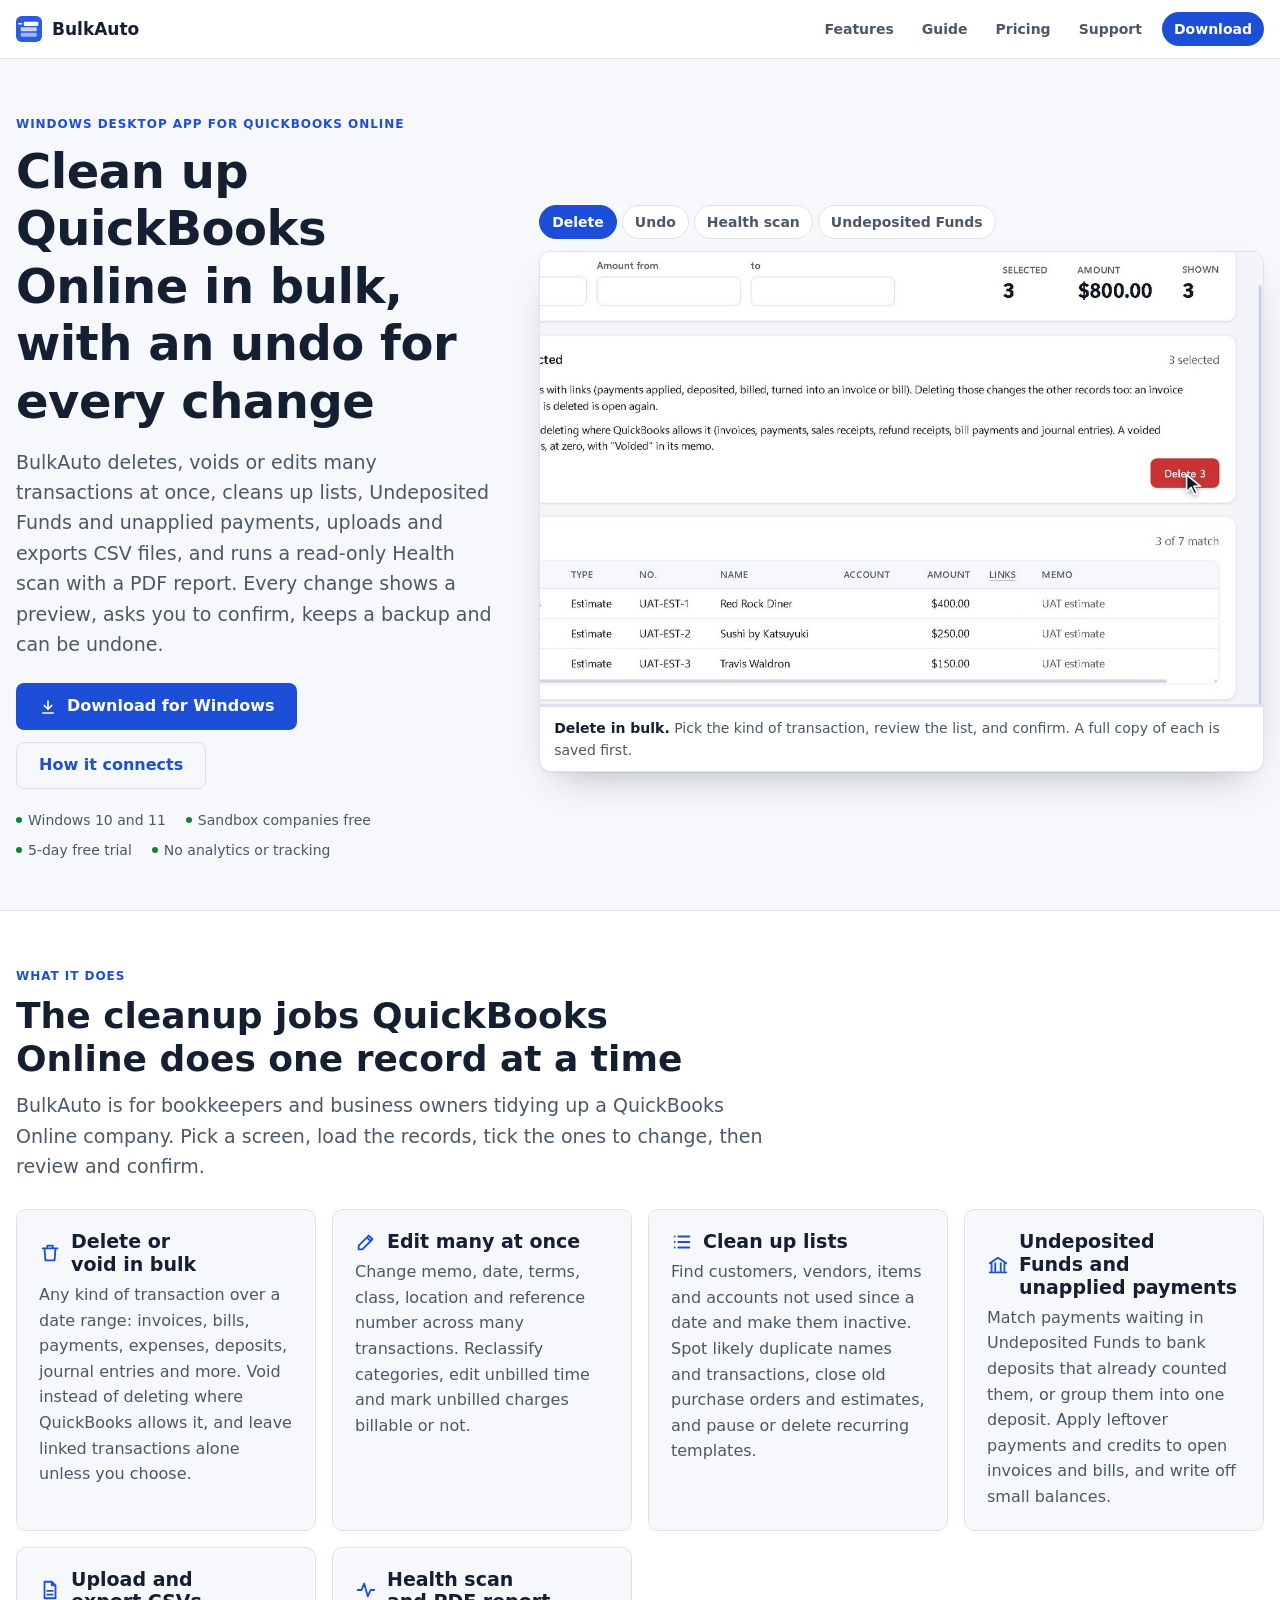
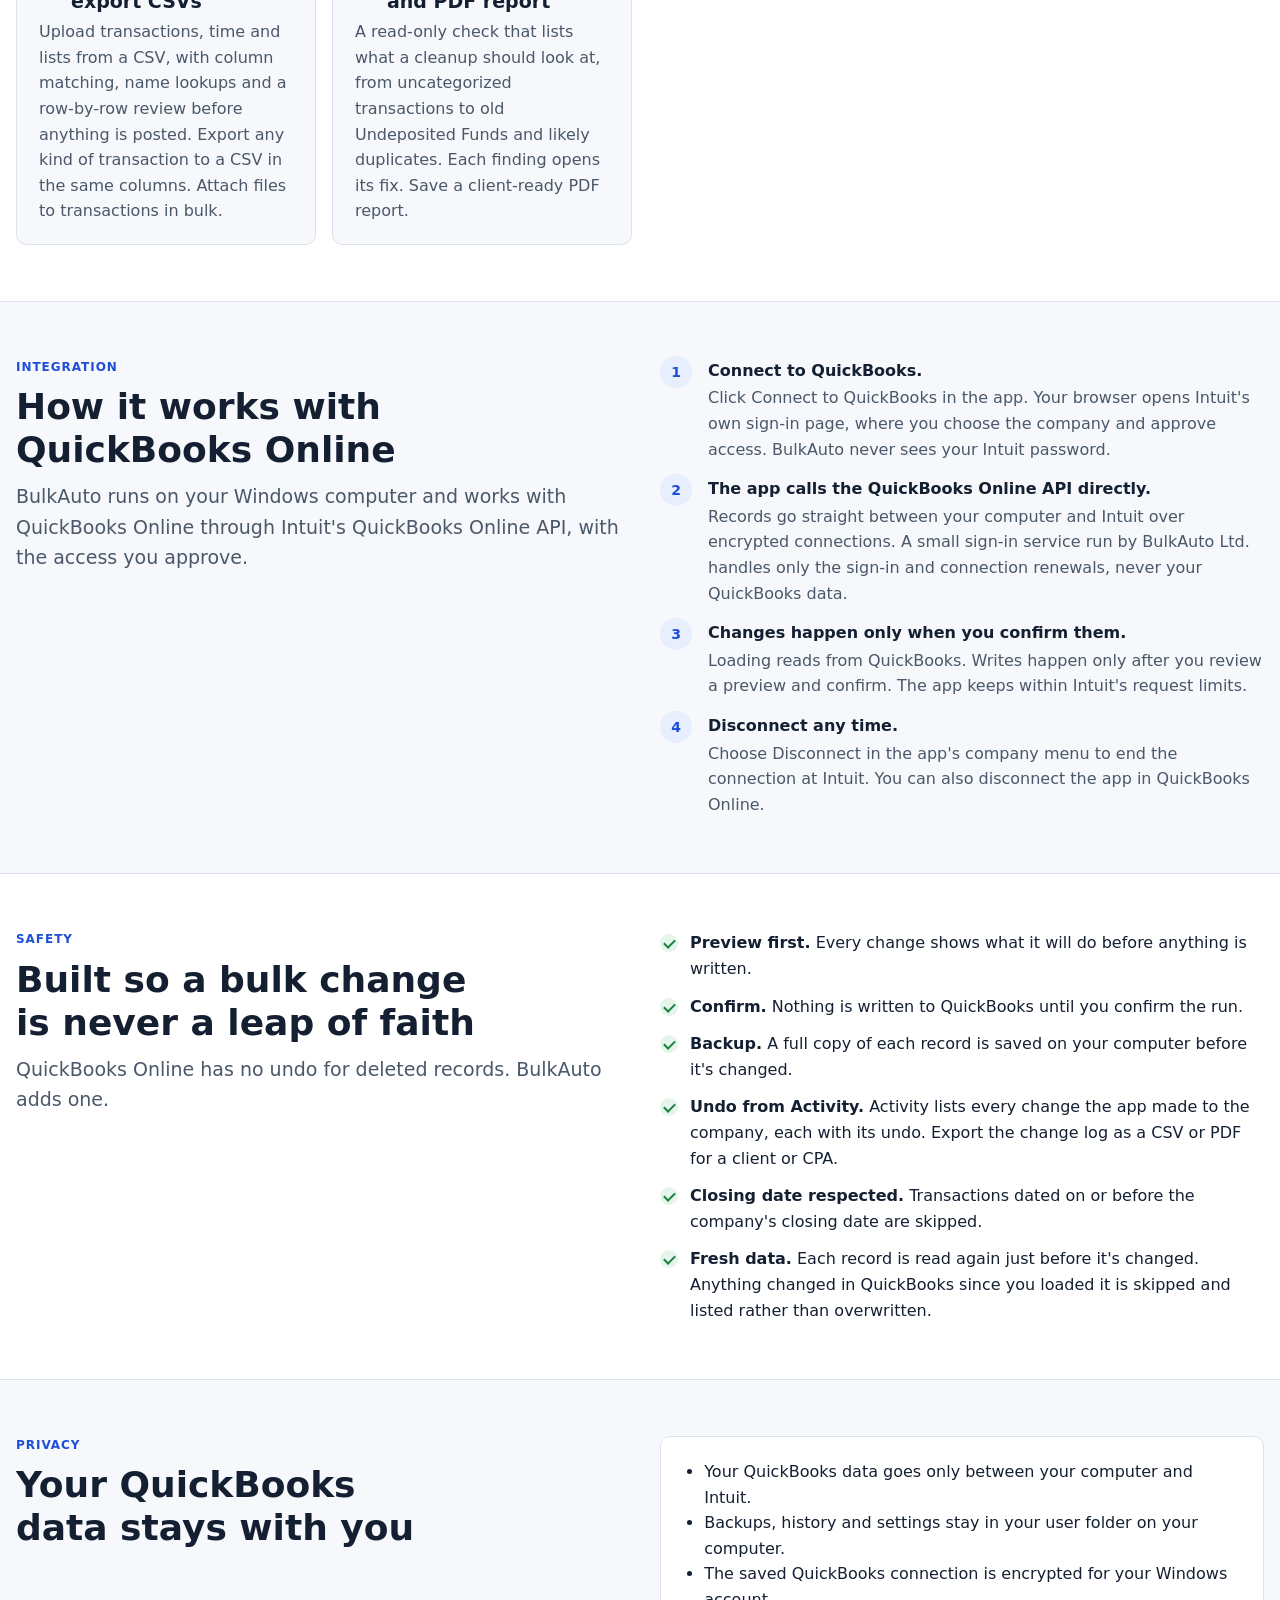
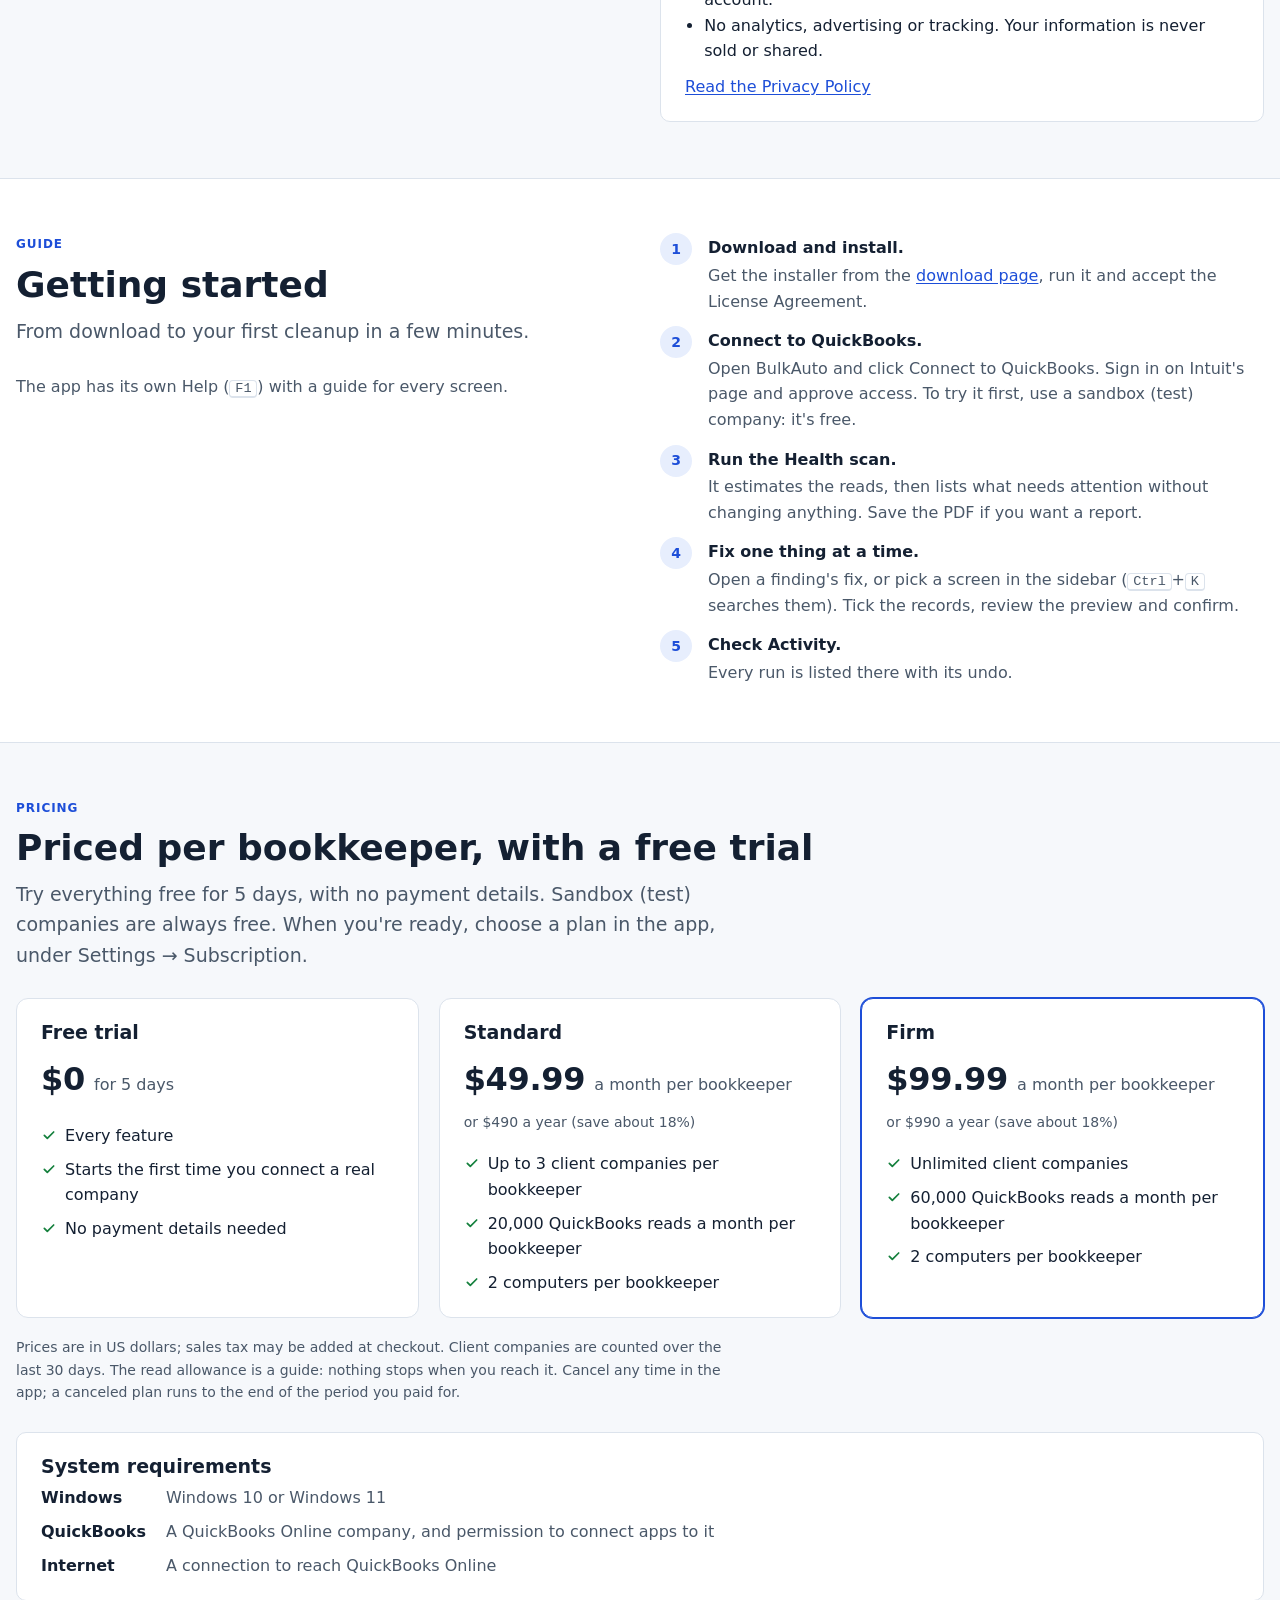
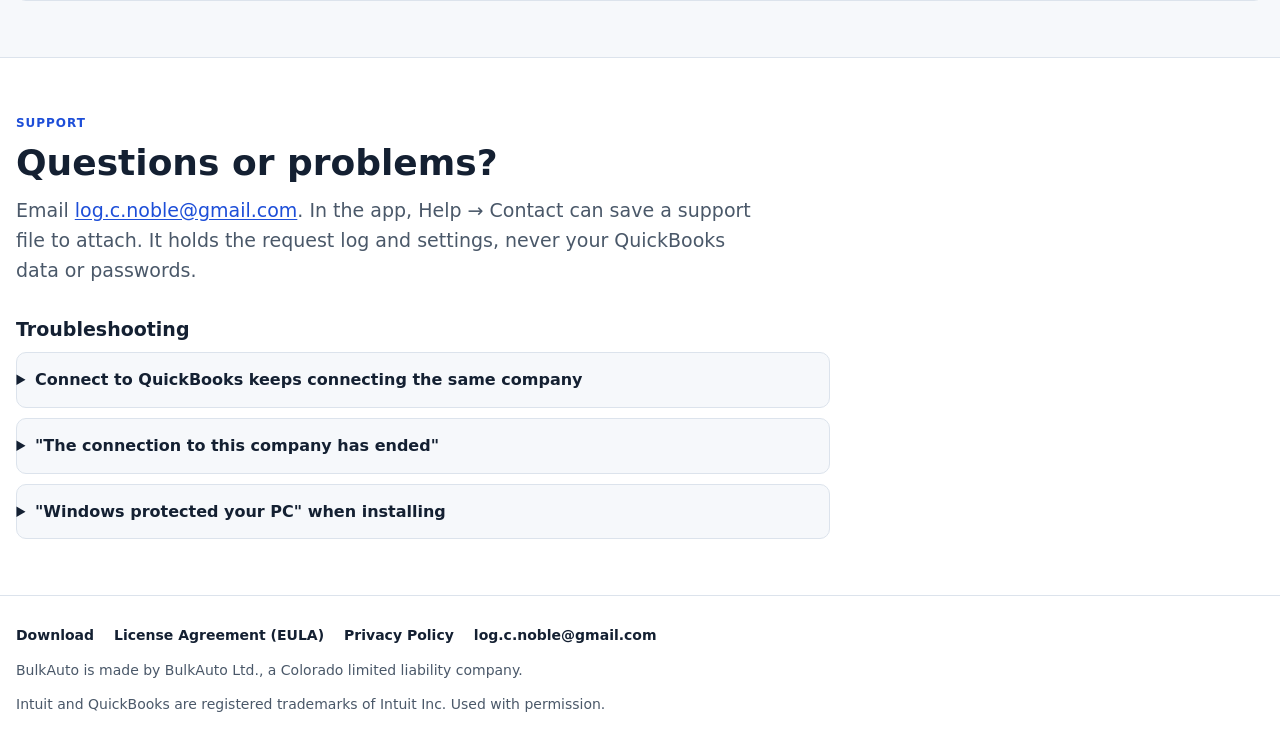
==== commit efe99ace: "Pricing panel (plans are bought in the app), troubleshooting in Support, Pricing in every menu Co-Au" ====
--- a/index.html
+++ b/index.html
@@ -17,6 +17,7 @@
     <nav class="doc-nav" aria-label="Site">
       <a href="#features">Features</a>
       <a href="#getting-started">Guide</a>
+      <a href="#pricing">Pricing</a>
       <a href="#support">Support</a>
       <a class="nav-cta" href="download/">Download</a>
     </nav>
@@ -200,14 +201,46 @@
     </div>
   </section>
 
-  <section class="section" id="trial" aria-labelledby="trial-title">
-    <div class="wrap two-col">
-      <div class="panel">
-        <h3 id="trial-title">Free trial</h3>
-        <p>Sandbox (test) companies are always free. For a real (production) company, a 5-day free trial starts the
-          first time the app connects one. No payment details are needed for the trial.</p>
-        <p>Start a free trial from the app; choose a plan in Settings → Subscription.</p>
-      </div>
+  <section class="section" id="pricing" aria-labelledby="pricing-title">
+    <div class="wrap">
+      <p class="eyebrow">Pricing</p>
+      <h2 id="pricing-title">Priced per bookkeeper, with a free trial</h2>
+      <p class="lead">Try everything free for 5 days, with no payment details. Sandbox (test) companies are always free.
+        When you're ready, choose a plan in the app, under Settings → Subscription.</p>
+      <div class="price-grid">
+        <article class="price-card">
+          <h3>Free trial</h3>
+          <p class="price"><b>$0</b> for 5 days</p>
+          <ul class="price-list">
+            <li><svg width="16" height="16" viewBox="0 0 24 24" aria-hidden="true" fill="none" stroke="currentColor" stroke-width="2.6" stroke-linecap="round" stroke-linejoin="round"><path d="M5 12.5l4.5 4.5L19 7.5"/></svg><span>Every feature</span></li>
+            <li><svg width="16" height="16" viewBox="0 0 24 24" aria-hidden="true" fill="none" stroke="currentColor" stroke-width="2.6" stroke-linecap="round" stroke-linejoin="round"><path d="M5 12.5l4.5 4.5L19 7.5"/></svg><span>Starts the first time you connect a real company</span></li>
+            <li><svg width="16" height="16" viewBox="0 0 24 24" aria-hidden="true" fill="none" stroke="currentColor" stroke-width="2.6" stroke-linecap="round" stroke-linejoin="round"><path d="M5 12.5l4.5 4.5L19 7.5"/></svg><span>No payment details needed</span></li>
+          </ul>
+        </article>
+        <article class="price-card">
+          <h3>Standard</h3>
+          <p class="price"><b>$49.99</b> a month per bookkeeper</p>
+          <p class="price-alt">or $490 a year (save about 18%)</p>
+          <ul class="price-list">
+            <li><svg width="16" height="16" viewBox="0 0 24 24" aria-hidden="true" fill="none" stroke="currentColor" stroke-width="2.6" stroke-linecap="round" stroke-linejoin="round"><path d="M5 12.5l4.5 4.5L19 7.5"/></svg><span>Up to 3 client companies per bookkeeper</span></li>
+            <li><svg width="16" height="16" viewBox="0 0 24 24" aria-hidden="true" fill="none" stroke="currentColor" stroke-width="2.6" stroke-linecap="round" stroke-linejoin="round"><path d="M5 12.5l4.5 4.5L19 7.5"/></svg><span>20,000 QuickBooks reads a month per bookkeeper</span></li>
+            <li><svg width="16" height="16" viewBox="0 0 24 24" aria-hidden="true" fill="none" stroke="currentColor" stroke-width="2.6" stroke-linecap="round" stroke-linejoin="round"><path d="M5 12.5l4.5 4.5L19 7.5"/></svg><span>2 computers per bookkeeper</span></li>
+          </ul>
+        </article>
+        <article class="price-card featured">
+          <h3>Firm</h3>
+          <p class="price"><b>$99.99</b> a month per bookkeeper</p>
+          <p class="price-alt">or $990 a year (save about 18%)</p>
+          <ul class="price-list">
+            <li><svg width="16" height="16" viewBox="0 0 24 24" aria-hidden="true" fill="none" stroke="currentColor" stroke-width="2.6" stroke-linecap="round" stroke-linejoin="round"><path d="M5 12.5l4.5 4.5L19 7.5"/></svg><span>Unlimited client companies</span></li>
+            <li><svg width="16" height="16" viewBox="0 0 24 24" aria-hidden="true" fill="none" stroke="currentColor" stroke-width="2.6" stroke-linecap="round" stroke-linejoin="round"><path d="M5 12.5l4.5 4.5L19 7.5"/></svg><span>60,000 QuickBooks reads a month per bookkeeper</span></li>
+            <li><svg width="16" height="16" viewBox="0 0 24 24" aria-hidden="true" fill="none" stroke="currentColor" stroke-width="2.6" stroke-linecap="round" stroke-linejoin="round"><path d="M5 12.5l4.5 4.5L19 7.5"/></svg><span>2 computers per bookkeeper</span></li>
+          </ul>
+        </article>
+      </div>
+      <p class="price-notes">Prices are in US dollars; sales tax may be added at checkout. Client companies are counted over
+        the last 30 days. The read allowance is a guide: nothing stops when you reach it. Cancel any time in the app;
+        a canceled plan runs to the end of the period you paid for.</p>
       <div class="panel" id="requirements">
         <h3>System requirements</h3>
         <dl class="specs">
@@ -226,6 +259,32 @@
       <p class="lead">Email <a href="mailto:log.c.noble@gmail.com">log.c.noble@gmail.com</a>. In the app, Help →
         Contact can save a support file to attach. It holds the request log and settings, never your QuickBooks data or
         passwords.</p>
+      <h3 class="faq-title" id="troubleshooting">Troubleshooting</h3>
+      <div class="faq">
+        <details>
+          <summary>Connect to QuickBooks keeps connecting the same company</summary>
+          <p>Your browser remembers the Intuit account you last signed in with, so Intuit signs you straight back in to
+            it and connects its company again. To connect a company that belongs to a different Intuit login:</p>
+          <ol>
+            <li>In your browser, go to <a href="https://accounts.intuit.com" target="_blank" rel="noopener">accounts.intuit.com</a>
+              (or QuickBooks Online) and sign out.</li>
+            <li>In BulkAuto, click <b>Connect to QuickBooks</b>, or <b>Connect another company</b> in the company menu.</li>
+            <li>Sign in to Intuit with the login for the company you want, choose it, and approve.</li>
+          </ol>
+          <p>Or open the Intuit sign-in in a private browser window, where nobody is signed in. If one Intuit login can
+            reach several companies, Intuit asks which one on its approval page.</p>
+        </details>
+        <details>
+          <summary>"The connection to this company has ended"</summary>
+          <p>The company was disconnected, in BulkAuto or in QuickBooks Online, or BulkAuto wasn't used with it for 100
+            days. Click <b>Connect to QuickBooks</b> and sign in again; your backups and history are kept.</p>
+        </details>
+        <details>
+          <summary>"Windows protected your PC" when installing</summary>
+          <p>The installer is signed by its publisher, Logan Noble. Windows can still show this while a new publisher's
+            signature builds its reputation: click <b>More info</b>, then <b>Run anyway</b>.</p>
+        </details>
+      </div>
     </div>
   </section>
 </main>
--- a/style.css
+++ b/style.css
@@ -20,7 +20,7 @@
   --step-2: 1.5rem;
   --step-3: clamp(1.75rem, 1.2rem + 2.2vw, 2.25rem);
   --step-4: clamp(2rem, 1.3rem + 3.2vw, 3rem);
-  --wrap: 1120px;
+  --wrap: 1280px;
   --gutter: max(16px, env(safe-area-inset-left, 0px));
   --gutter-r: max(16px, env(safe-area-inset-right, 0px));
   color-scheme: light;
@@ -142,6 +142,9 @@
 
 .hero { padding: 56px 0 48px; }
 .hero-grid { display: grid; grid-template-columns: minmax(0, 1.1fr) minmax(0, 0.9fr); gap: 48px; align-items: center; }
+/* The hero is wider than the page and gives most of it to the demo carousel, so the clips are easy to follow. */
+.hero .wrap.hero-grid { grid-template-columns: minmax(0, 0.8fr) minmax(0, 1.2fr); gap: 40px; }
+.hero-grid h1 { font-size: clamp(2rem, 1.1rem + 1.5vw, 2.75rem); }
 .hero h1 { font-size: var(--step-4); margin: 0 0 16px; letter-spacing: -0.01em; }
 .hero .lead { font-size: var(--step-1); color: var(--ink-soft); max-width: 56ch; margin: 0; }
 .hero .facts { list-style: none; padding: 0; margin: 20px 0 0; display: flex; flex-wrap: wrap; gap: 8px 20px; color: var(--ink-soft); font-size: var(--step--1); }
@@ -291,9 +294,11 @@
 .footer { color: var(--ink-soft); font-size: var(--step--1); max-width: 68ch; }
 
 /* ----- Narrow screens ----- */
+@media (max-width: 1100px) {
+  .hero .wrap.hero-grid { grid-template-columns: minmax(0, 1fr); gap: 32px; max-width: 920px; }
+}
 @media (max-width: 900px) {
   .hero-grid { grid-template-columns: minmax(0, 1fr); gap: 32px; }
-  .hero-art { max-width: 460px; }
   .two-col { grid-template-columns: minmax(0, 1fr); gap: 24px; }
   .page { grid-template-columns: minmax(0, 1fr); gap: 24px; padding-top: 20px; padding-bottom: 48px; }
   .rail { position: static; grid-template-columns: 1fr 1fr; }
@@ -301,7 +306,8 @@
 @media (max-width: 640px) {
   .masthead { position: static; }
   html { scroll-padding-top: 12px; }
-  .doc-nav { margin-left: -12px; width: calc(100% + 12px); }
+  .doc-nav { margin-left: -8px; width: calc(100% + 8px); gap: 0; }
+  .doc-nav a { padding: 6px 8px; }
   .hero { padding: 32px 0 36px; }
   .section { padding: 40px 0; }
   .rail { grid-template-columns: 1fr; }
@@ -326,3 +332,27 @@
 .demo-frame figcaption { padding: 10px 14px; font-size: var(--step--1); color: var(--ink-soft); min-height: 3.6em; }
 .demo-frame figcaption b { color: var(--ink); }
 
+/* Pricing (information only: plans are chosen and paid for in the app). */
+.price-grid { display: grid; grid-template-columns: repeat(auto-fit, minmax(min(100%, 260px), 1fr)); gap: 20px; }
+.price-card { background: var(--sheet); border: 1px solid var(--rule); border-radius: 12px; padding: 22px 24px; display: flex; flex-direction: column; gap: 6px; }
+.price-card.featured { border-color: var(--accent); box-shadow: 0 0 0 1px var(--accent); }
+.price-card h3 { margin: 0; font-size: var(--step-1); }
+.price { margin: 4px 0 0; color: var(--ink-soft); }
+.price b { font-size: 2rem; color: var(--ink); letter-spacing: -0.01em; margin-right: 4px; }
+.price-alt { margin: 0; color: var(--ink-soft); font-size: var(--step--1); }
+.price-list { list-style: none; margin: 12px 0 0; padding: 0; display: grid; gap: 8px; }
+.price-list li { display: flex; gap: 8px; align-items: flex-start; }
+.price-list svg { flex: none; margin-top: 4px; color: var(--good); }
+.price-notes { color: var(--ink-soft); font-size: var(--step--1); max-width: 80ch; margin: 18px 0 28px; }
+
+/* Support: troubleshooting, one question per expandable row. */
+.faq-title { margin: 32px 0 12px; font-size: var(--step-1); }
+.faq { display: grid; gap: 10px; max-width: 80ch; }
+.faq details { background: var(--paper); border: 1px solid var(--rule); border-radius: 10px; padding: 0 18px; }
+.section.alt .faq details { background: var(--paper); }
+.faq summary { cursor: pointer; font-weight: 600; padding: 14px 0; list-style-position: outside; }
+.faq summary:focus-visible { outline: 3px solid var(--accent); outline-offset: 2px; border-radius: 6px; }
+.faq details[open] summary { border-bottom: 1px solid var(--rule); }
+.faq details > p, .faq details > ol { color: var(--ink-soft); margin: 12px 0; }
+.faq details > ol { padding-left: 22px; display: grid; gap: 6px; }
+
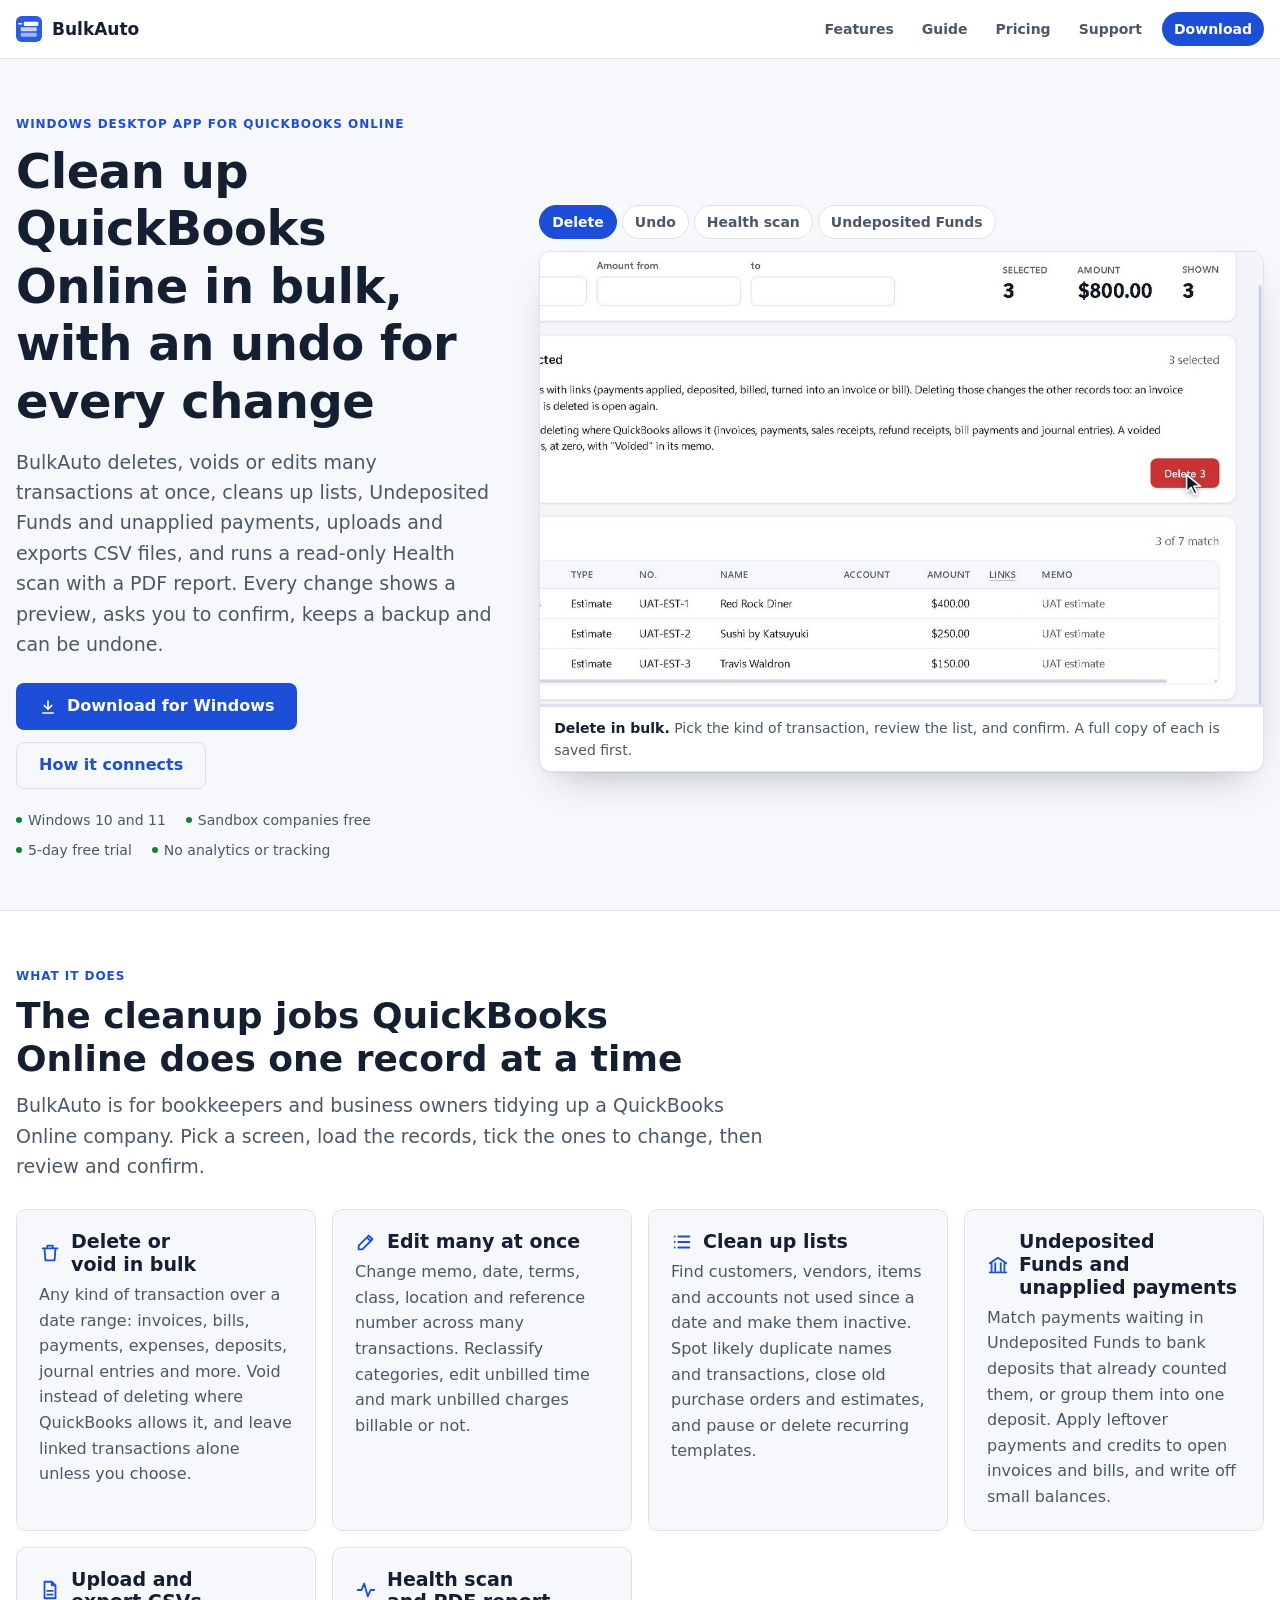
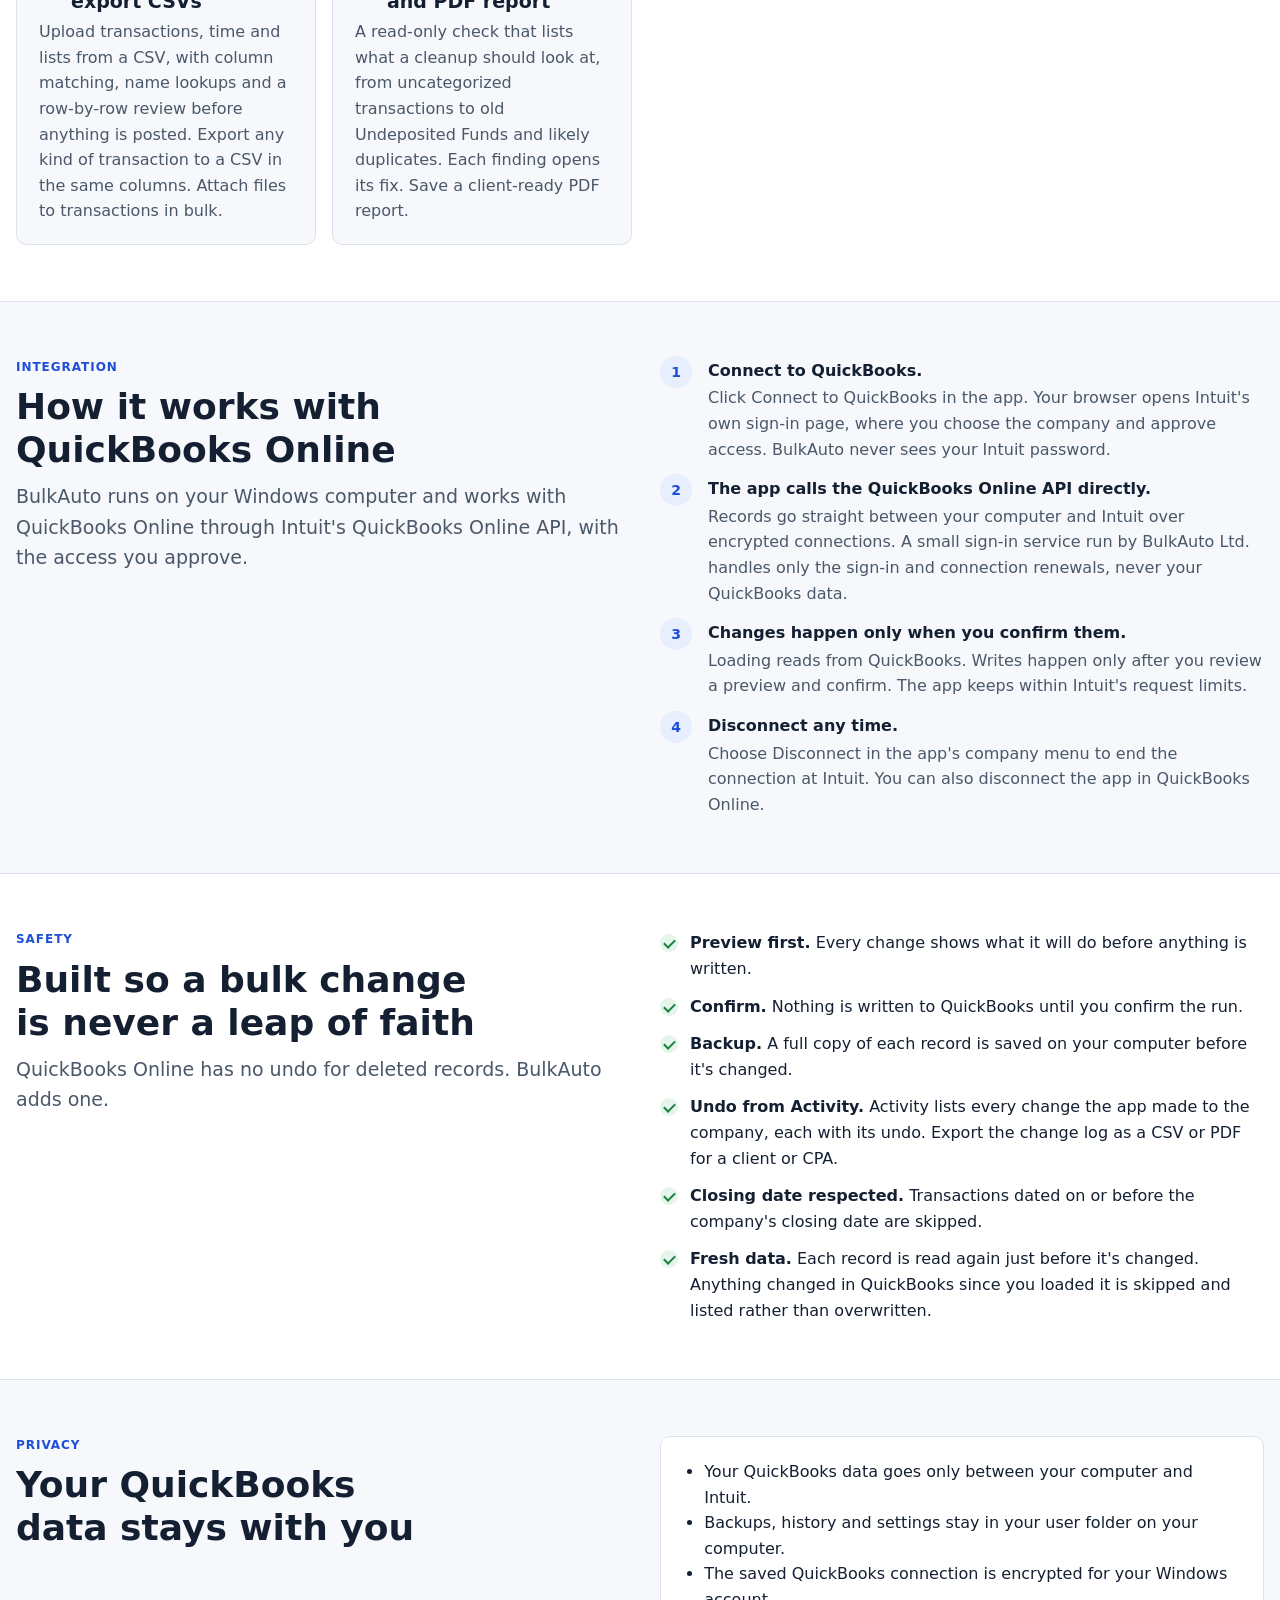
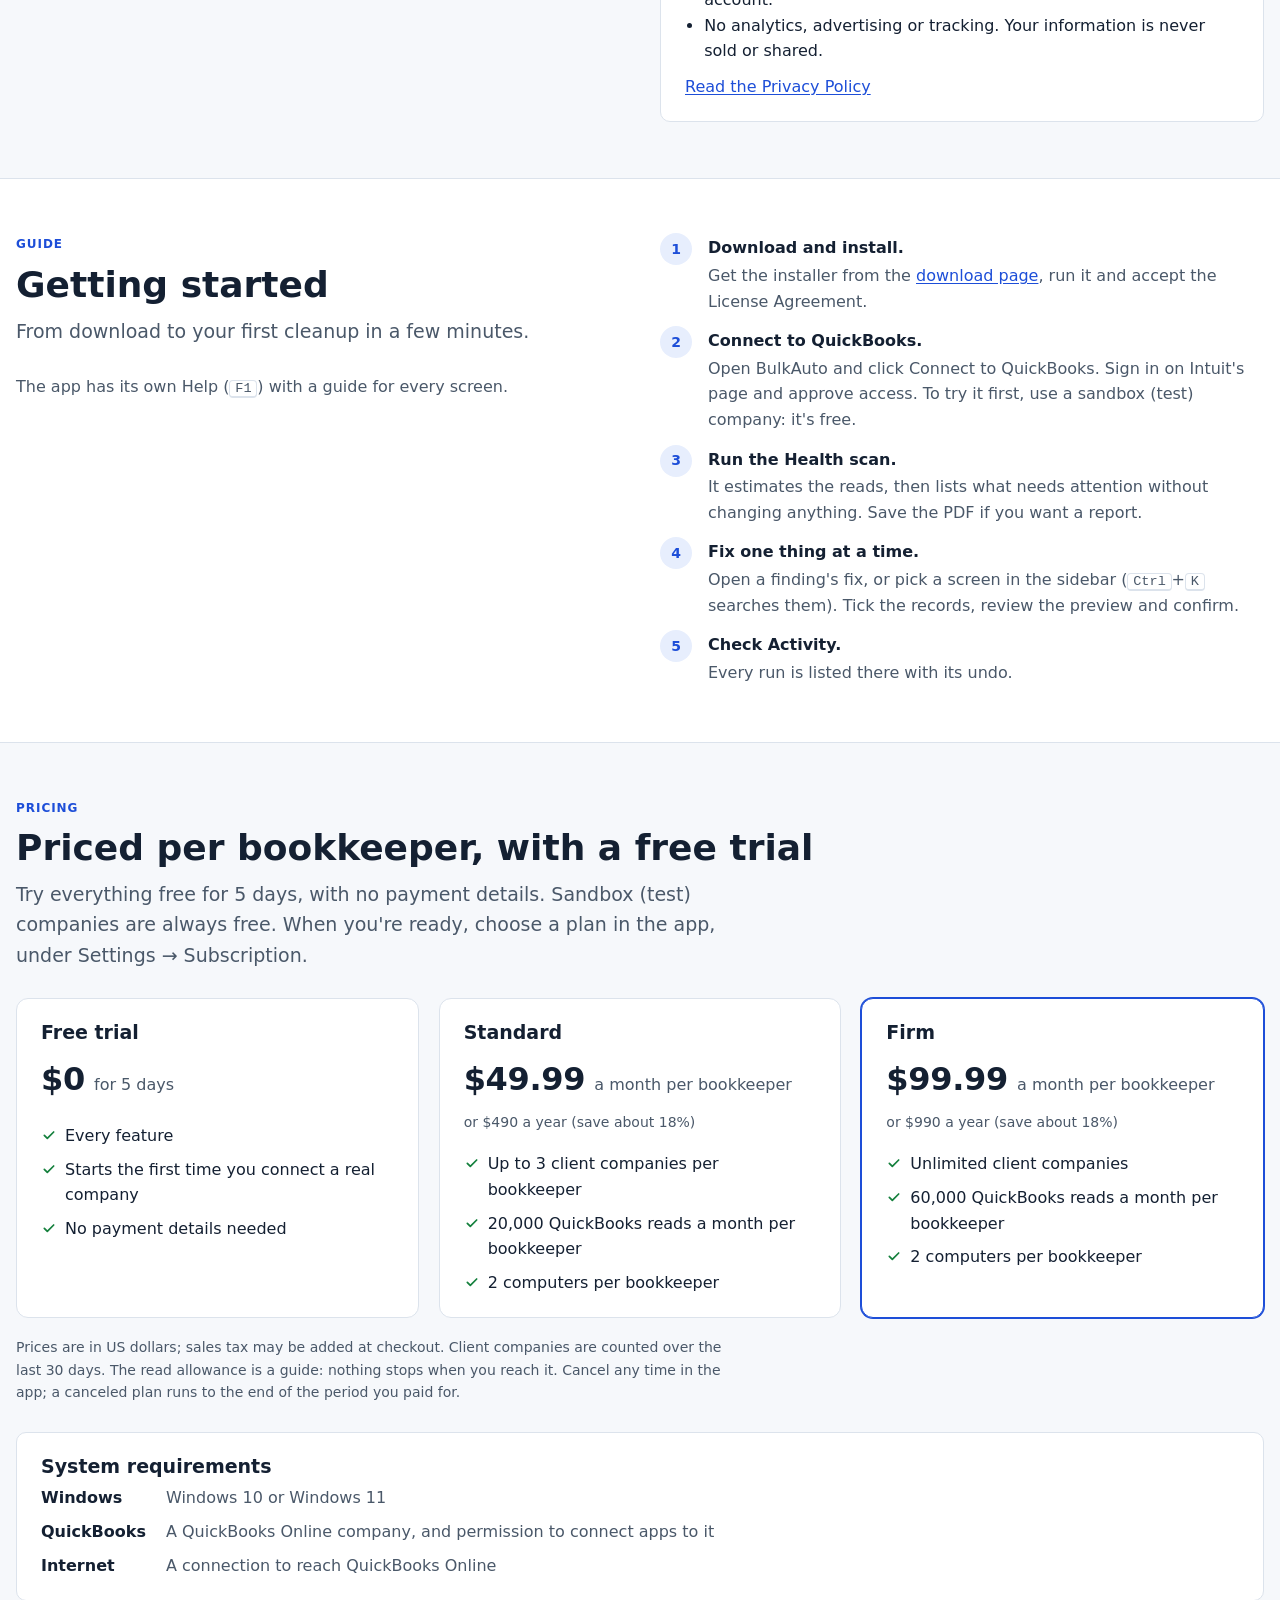
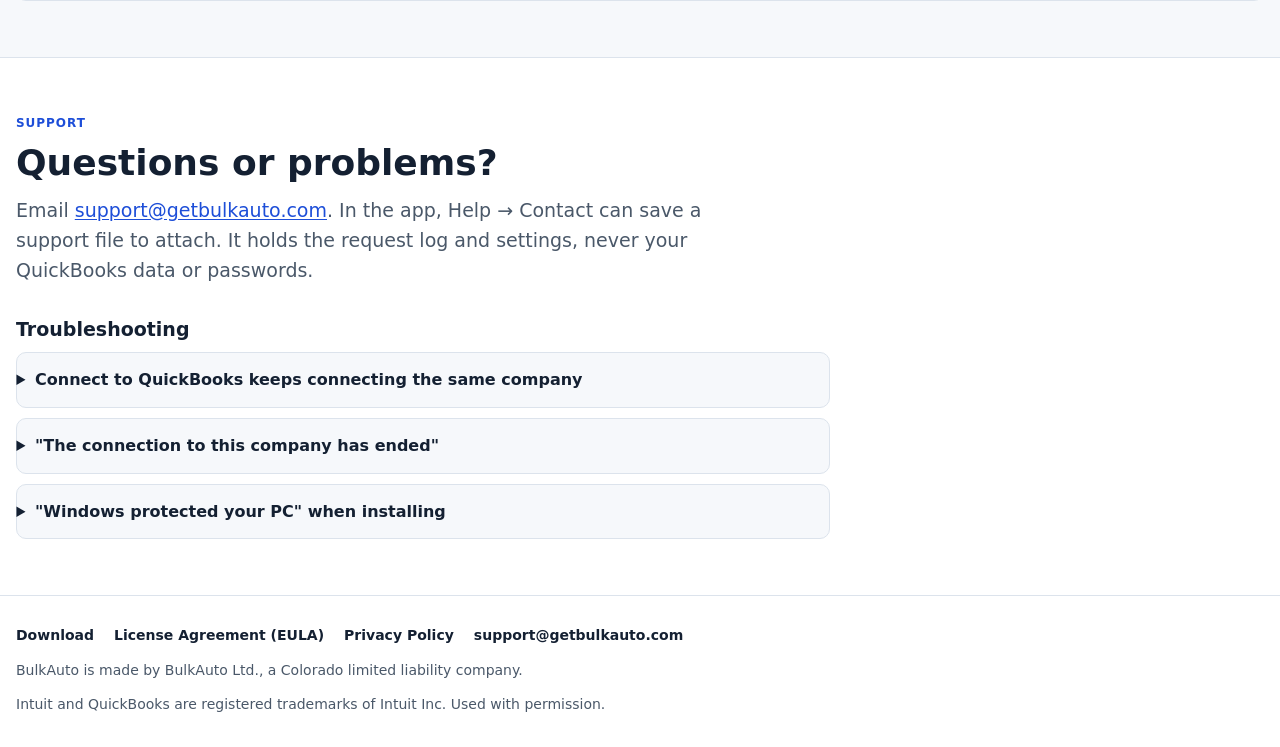
==== commit 574a98a9: "Support email is now support@getbulkauto.com Every page's footer and contact line, and the EULA and " ====
--- a/index.html
+++ b/index.html
@@ -256,7 +256,7 @@
     <div class="wrap">
       <p class="eyebrow">Support</p>
       <h2 id="support-title">Questions or problems?</h2>
-      <p class="lead">Email <a href="mailto:log.c.noble@gmail.com">log.c.noble@gmail.com</a>. In the app, Help →
+      <p class="lead">Email <a href="mailto:support@getbulkauto.com">support@getbulkauto.com</a>. In the app, Help →
         Contact can save a support file to attach. It holds the request log and settings, never your QuickBooks data or
         passwords.</p>
       <h3 class="faq-title" id="troubleshooting">Troubleshooting</h3>
@@ -338,7 +338,7 @@
       <li><a href="download/">Download</a></li>
       <li><a href="eula/">License Agreement (EULA)</a></li>
       <li><a href="privacy/">Privacy Policy</a></li>
-      <li><a href="mailto:log.c.noble@gmail.com">log.c.noble@gmail.com</a></li>
+      <li><a href="mailto:support@getbulkauto.com">support@getbulkauto.com</a></li>
     </ul>
     <p>BulkAuto is made by BulkAuto Ltd., a Colorado limited liability company.</p>
     <p>Intuit and QuickBooks are registered trademarks of Intuit Inc. Used with permission.</p>
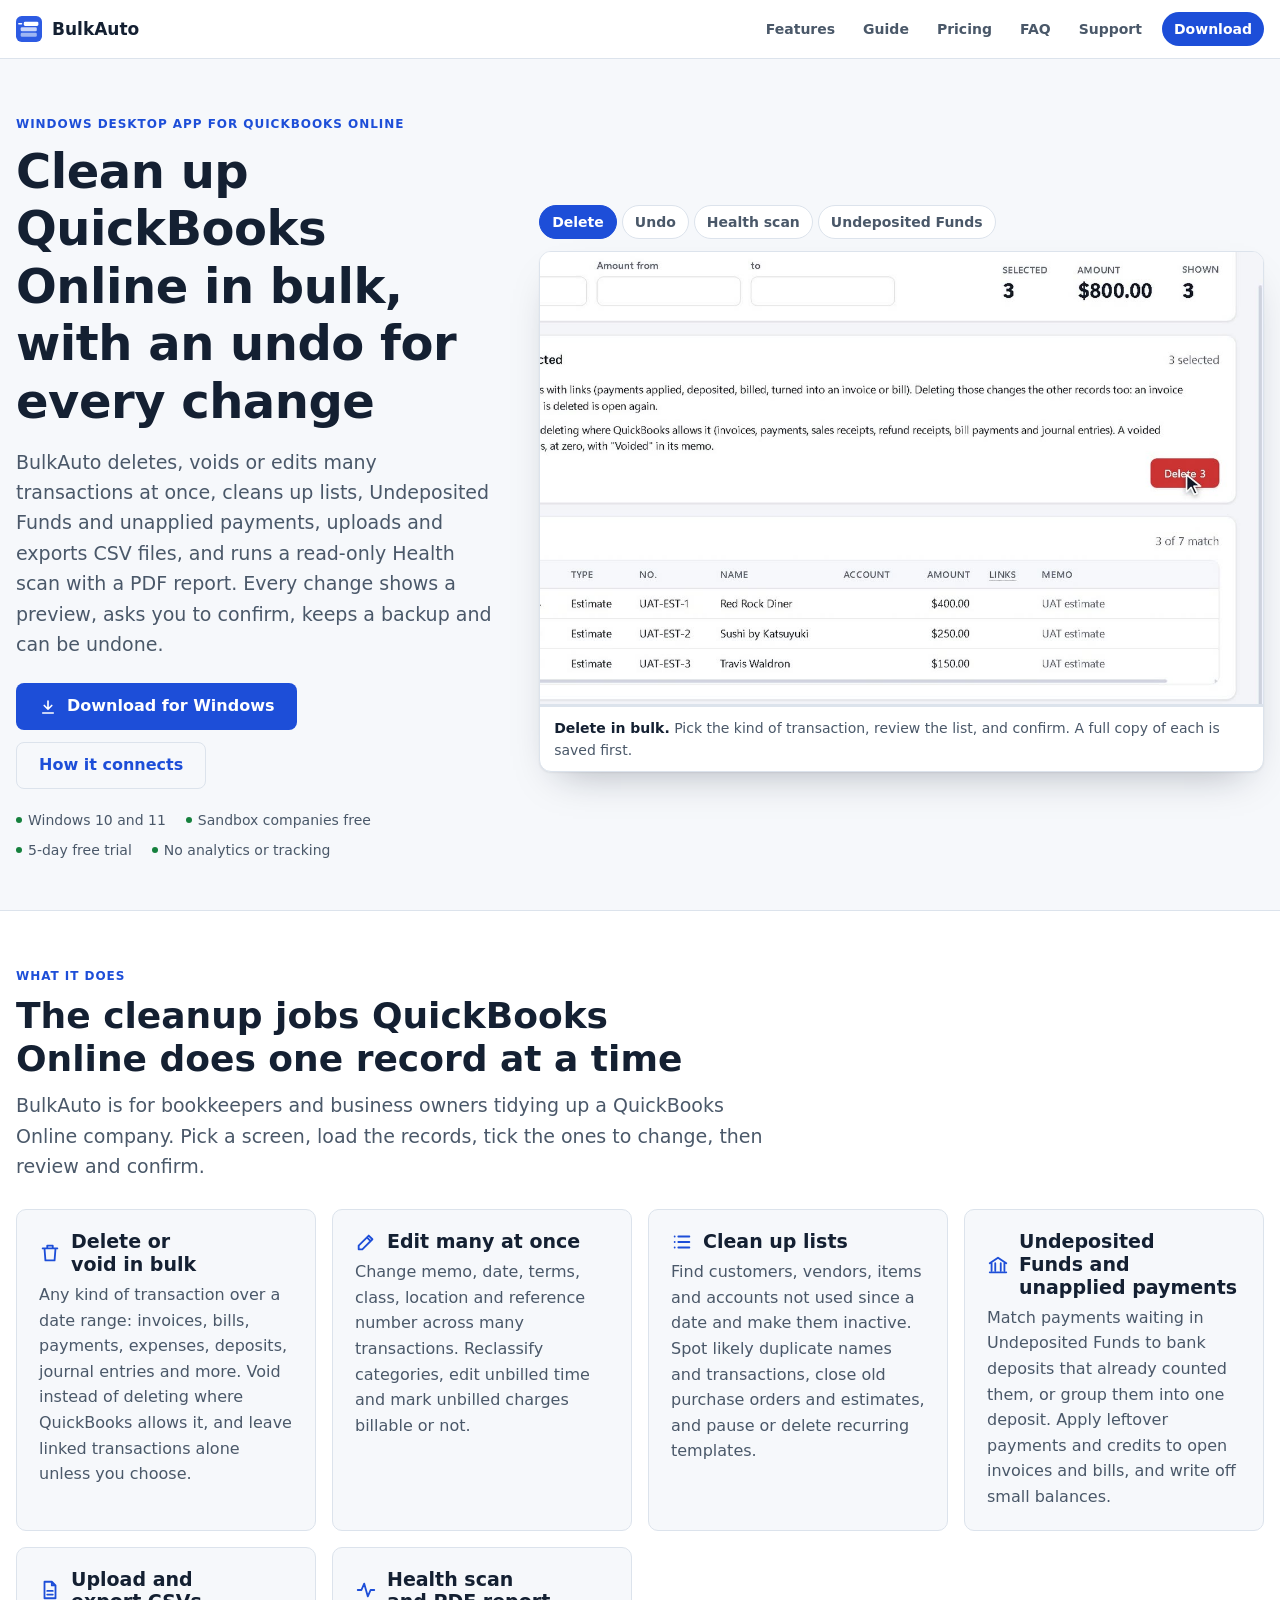
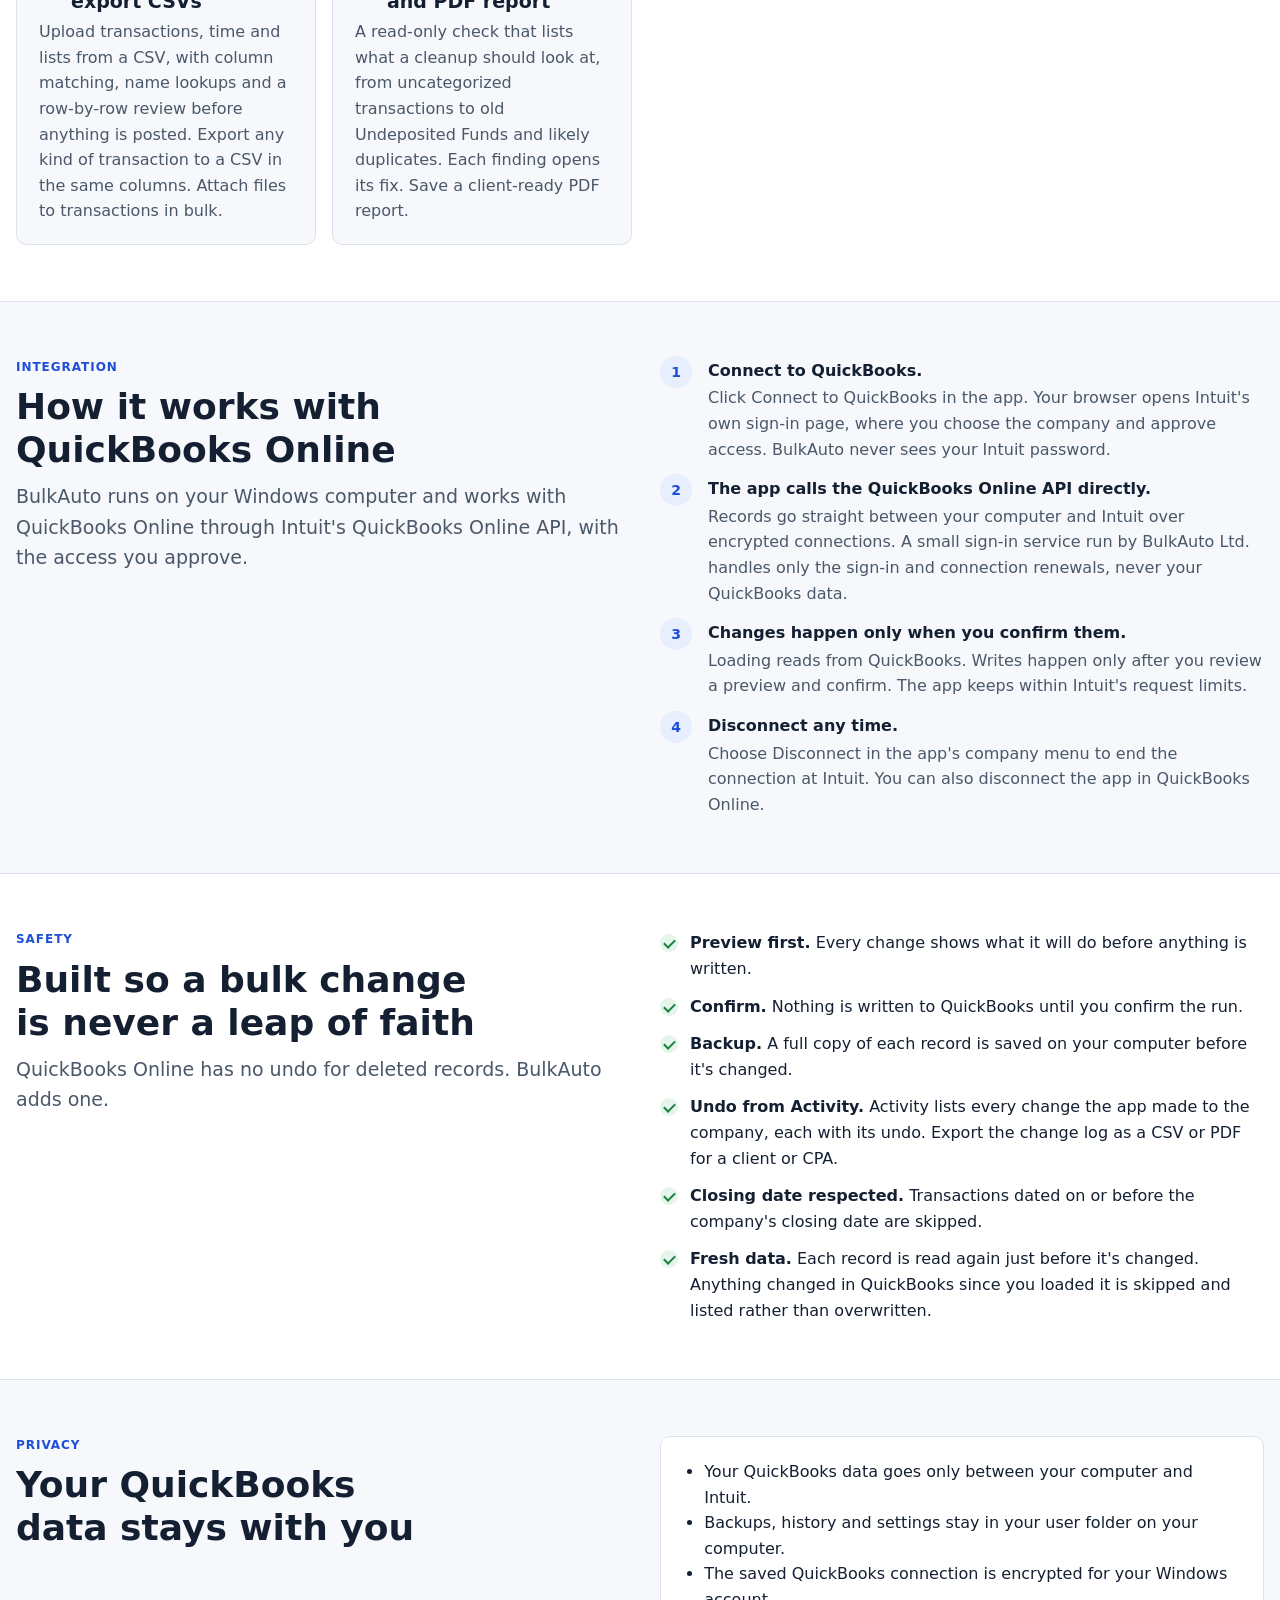
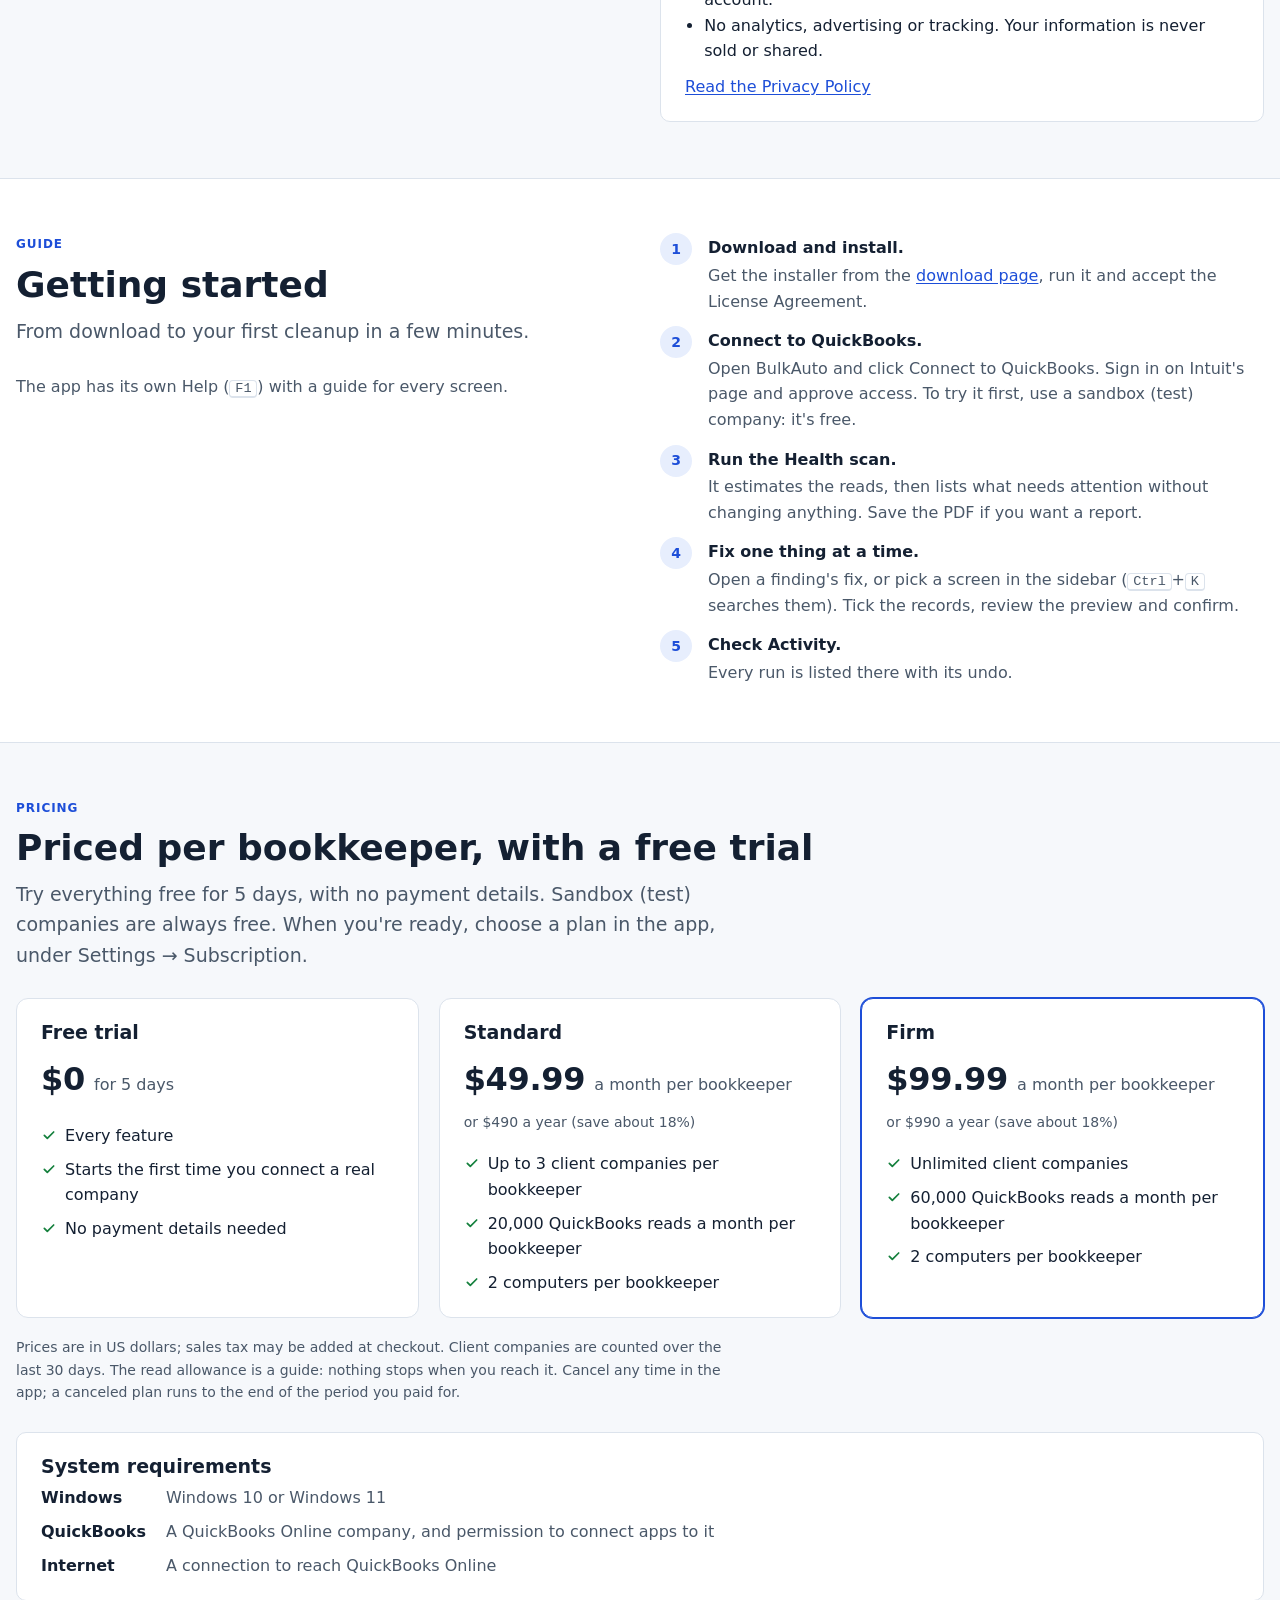
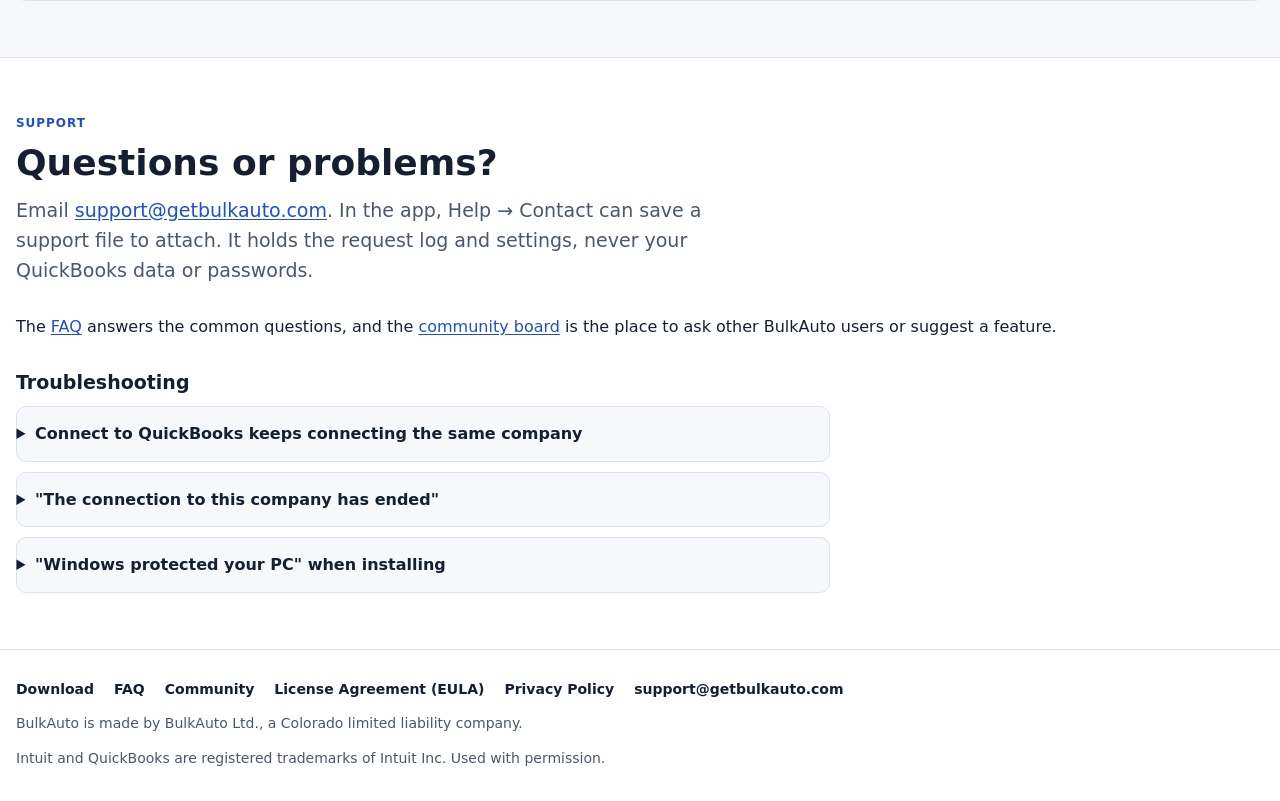
==== commit da363eac: "FAQ and community page /faq/: answers to the common questions (getting started, safety and data, pla" ====
--- a/index.html
+++ b/index.html
@@ -18,6 +18,7 @@
       <a href="#features">Features</a>
       <a href="#getting-started">Guide</a>
       <a href="#pricing">Pricing</a>
+      <a href="faq/">FAQ</a>
       <a href="#support">Support</a>
       <a class="nav-cta" href="download/">Download</a>
     </nav>
@@ -259,6 +260,9 @@
       <p class="lead">Email <a href="mailto:support@getbulkauto.com">support@getbulkauto.com</a>. In the app, Help →
         Contact can save a support file to attach. It holds the request log and settings, never your QuickBooks data or
         passwords.</p>
+      <p>The <a href="faq/">FAQ</a> answers the common questions, and the
+        <a href="https://github.com/logcnoble-netizen/bulkauto-community/discussions" target="_blank" rel="noopener">community board</a>
+        is the place to ask other BulkAuto users or suggest a feature.</p>
       <h3 class="faq-title" id="troubleshooting">Troubleshooting</h3>
       <div class="faq">
         <details>
@@ -336,6 +340,8 @@
   <div class="wrap">
     <ul class="footer-links">
       <li><a href="download/">Download</a></li>
+      <li><a href="faq/">FAQ</a></li>
+      <li><a href="https://github.com/logcnoble-netizen/bulkauto-community/discussions" target="_blank" rel="noopener">Community</a></li>
       <li><a href="eula/">License Agreement (EULA)</a></li>
       <li><a href="privacy/">Privacy Policy</a></li>
       <li><a href="mailto:support@getbulkauto.com">support@getbulkauto.com</a></li>
--- a/style.css
+++ b/style.css
@@ -356,3 +356,14 @@
 .faq details > p, .faq details > ol { color: var(--ink-soft); margin: 12px 0; }
 .faq details > ol { padding-left: 22px; display: grid; gap: 6px; }
 
+
+/* FAQ page: the community board box, and room between the question groups */
+.community-card { background: var(--accent-soft); border: 1px solid var(--rule); border-radius: 14px; padding: 20px 22px; margin: 12px 0 40px; }
+.community-card h2 { margin-top: 0; }
+.community-card .actions { margin: 14px 0 12px; flex-wrap: wrap; }
+.doc .faq { margin-bottom: 12px; }
+/* Six menu links on a phone: a little tighter, so Download stays on the first line */
+@media (max-width: 420px) {
+  .doc-nav a { padding: 6px 5px; font-size: 13px; }
+  .doc-nav a.nav-cta { margin-left: 2px; padding: 6px 10px; }
+}
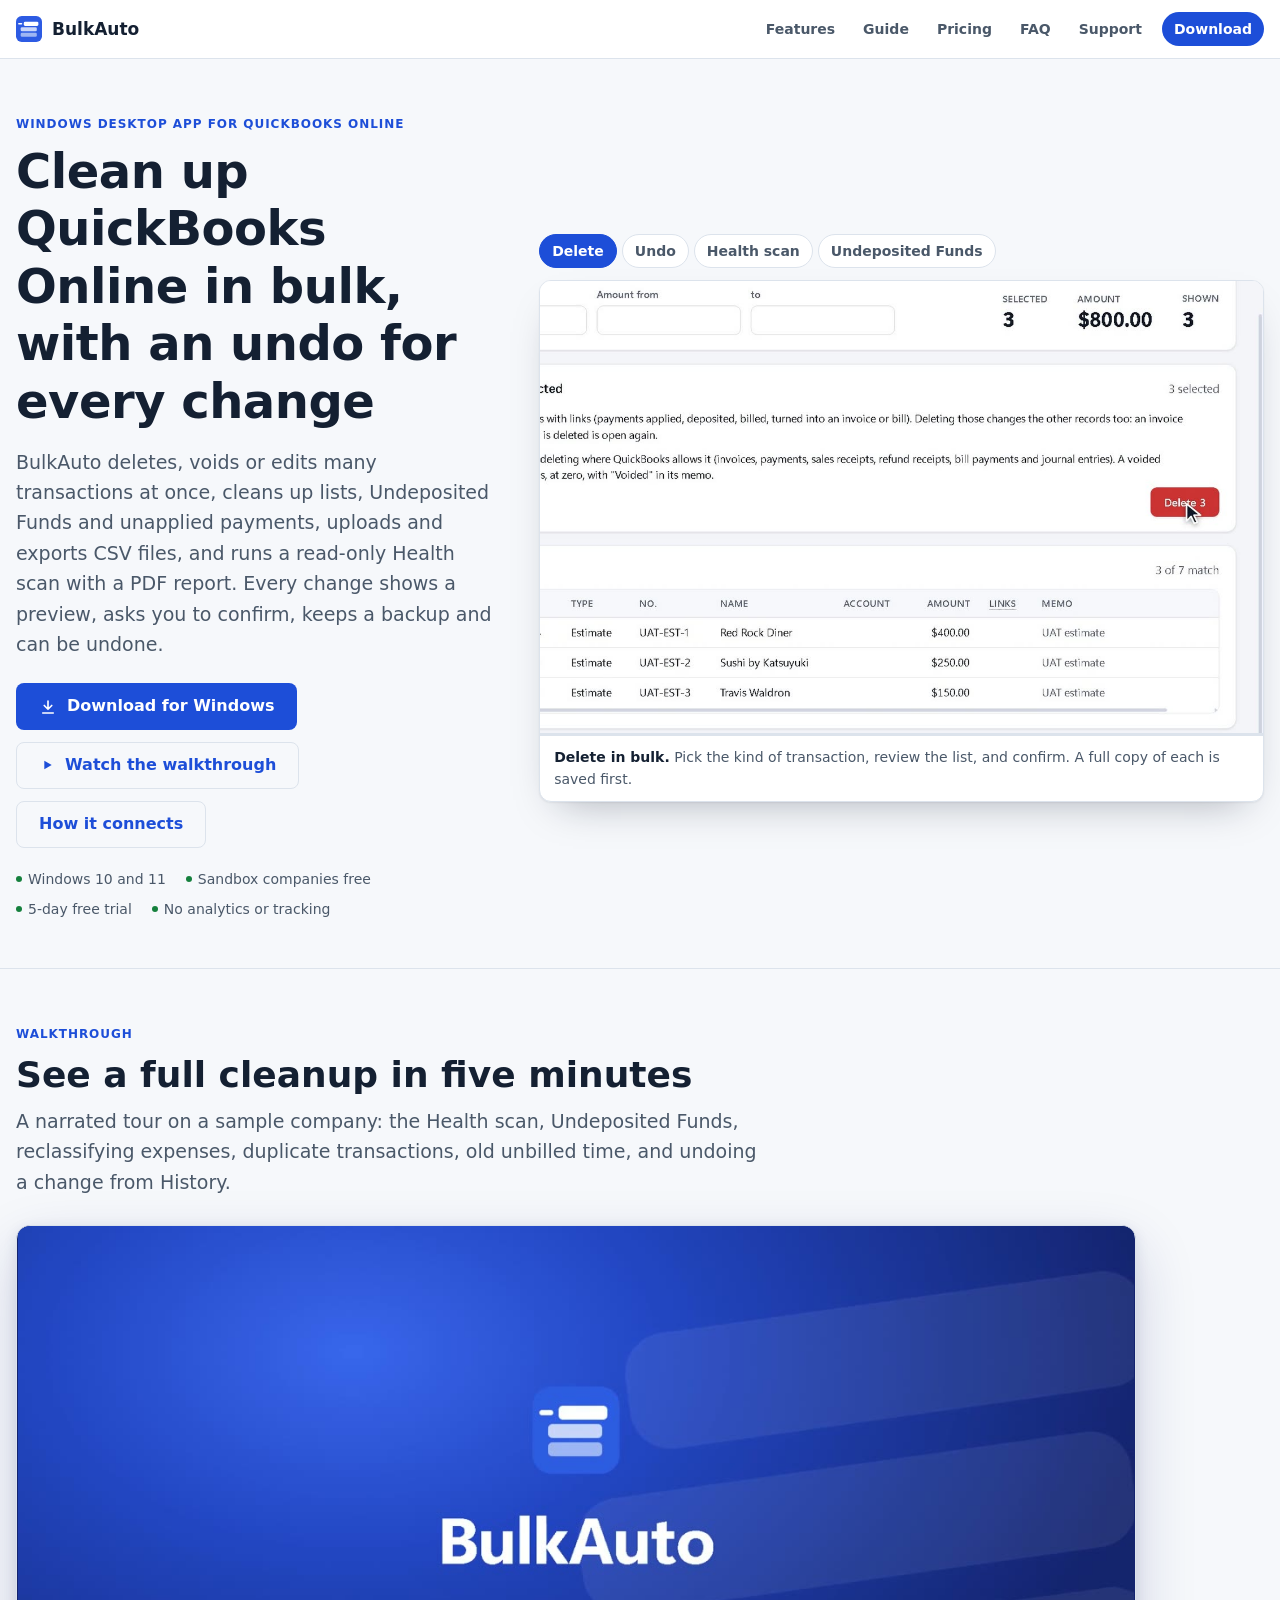
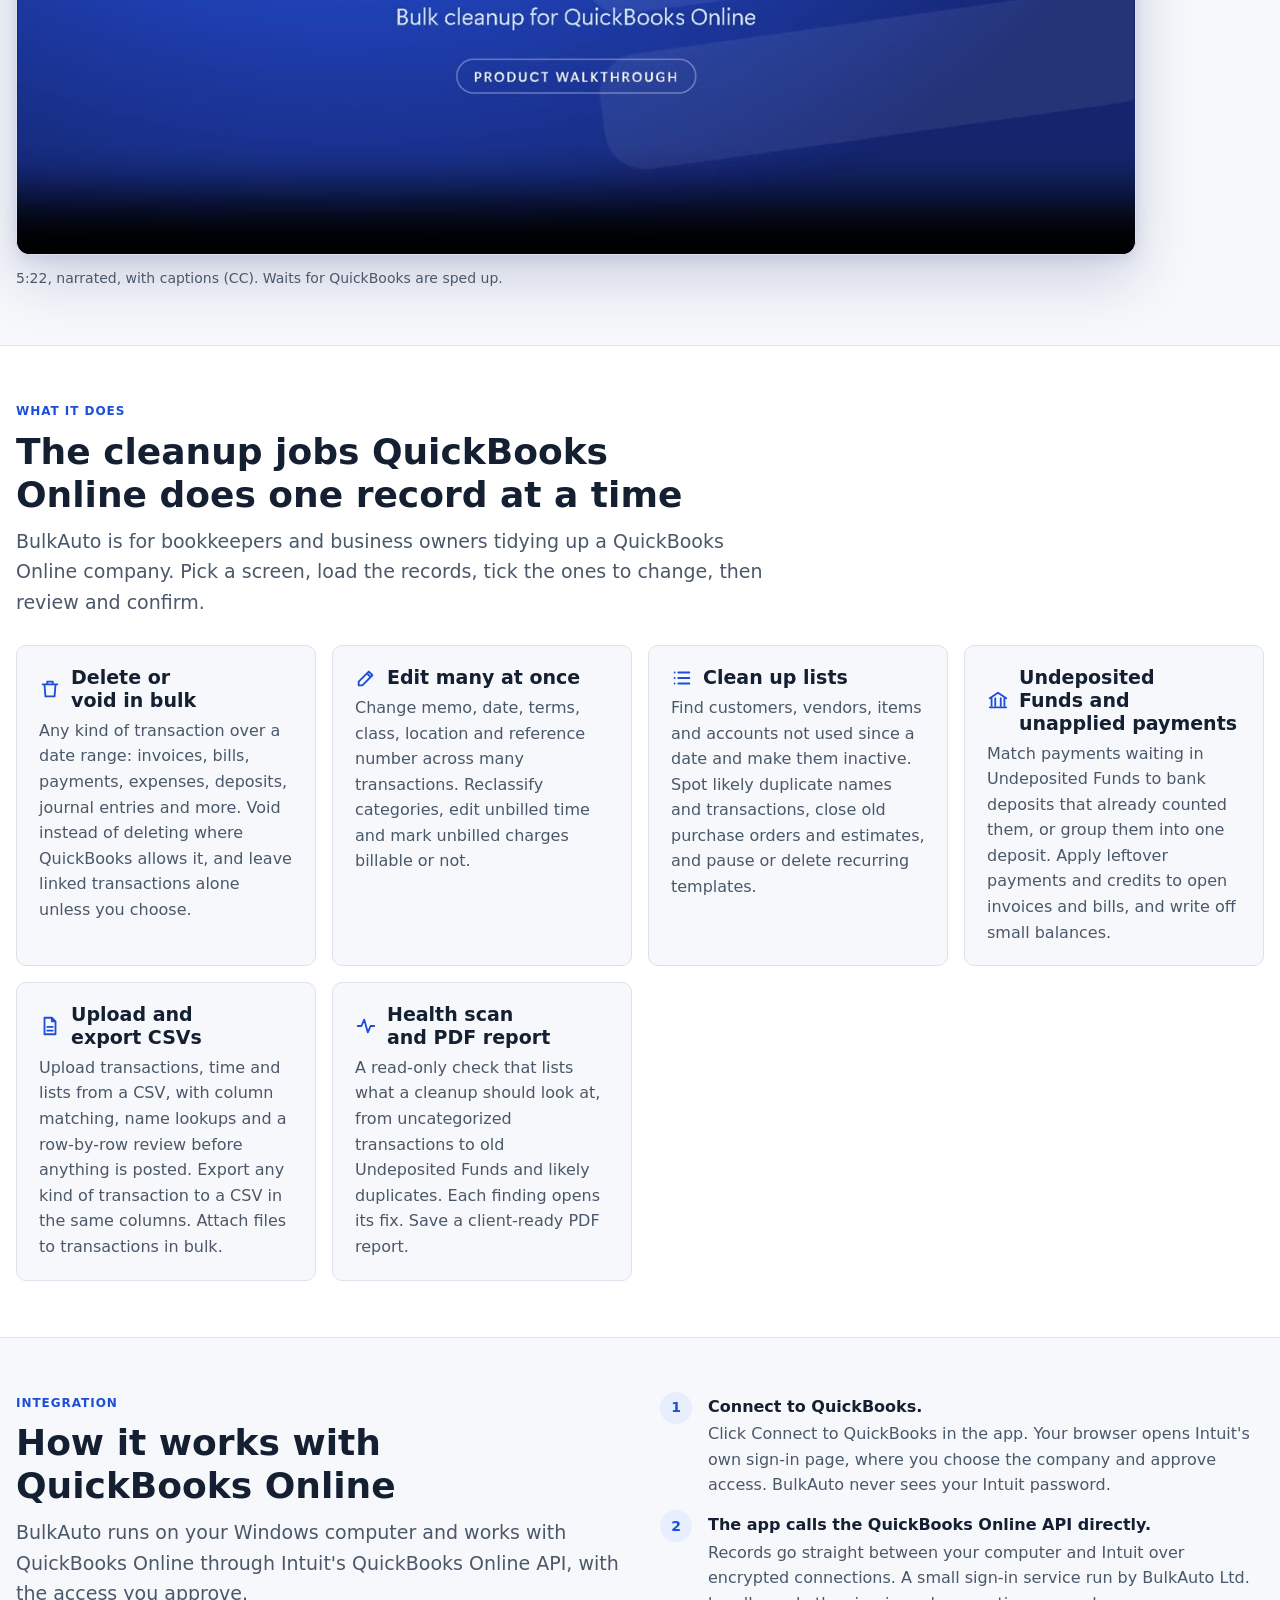
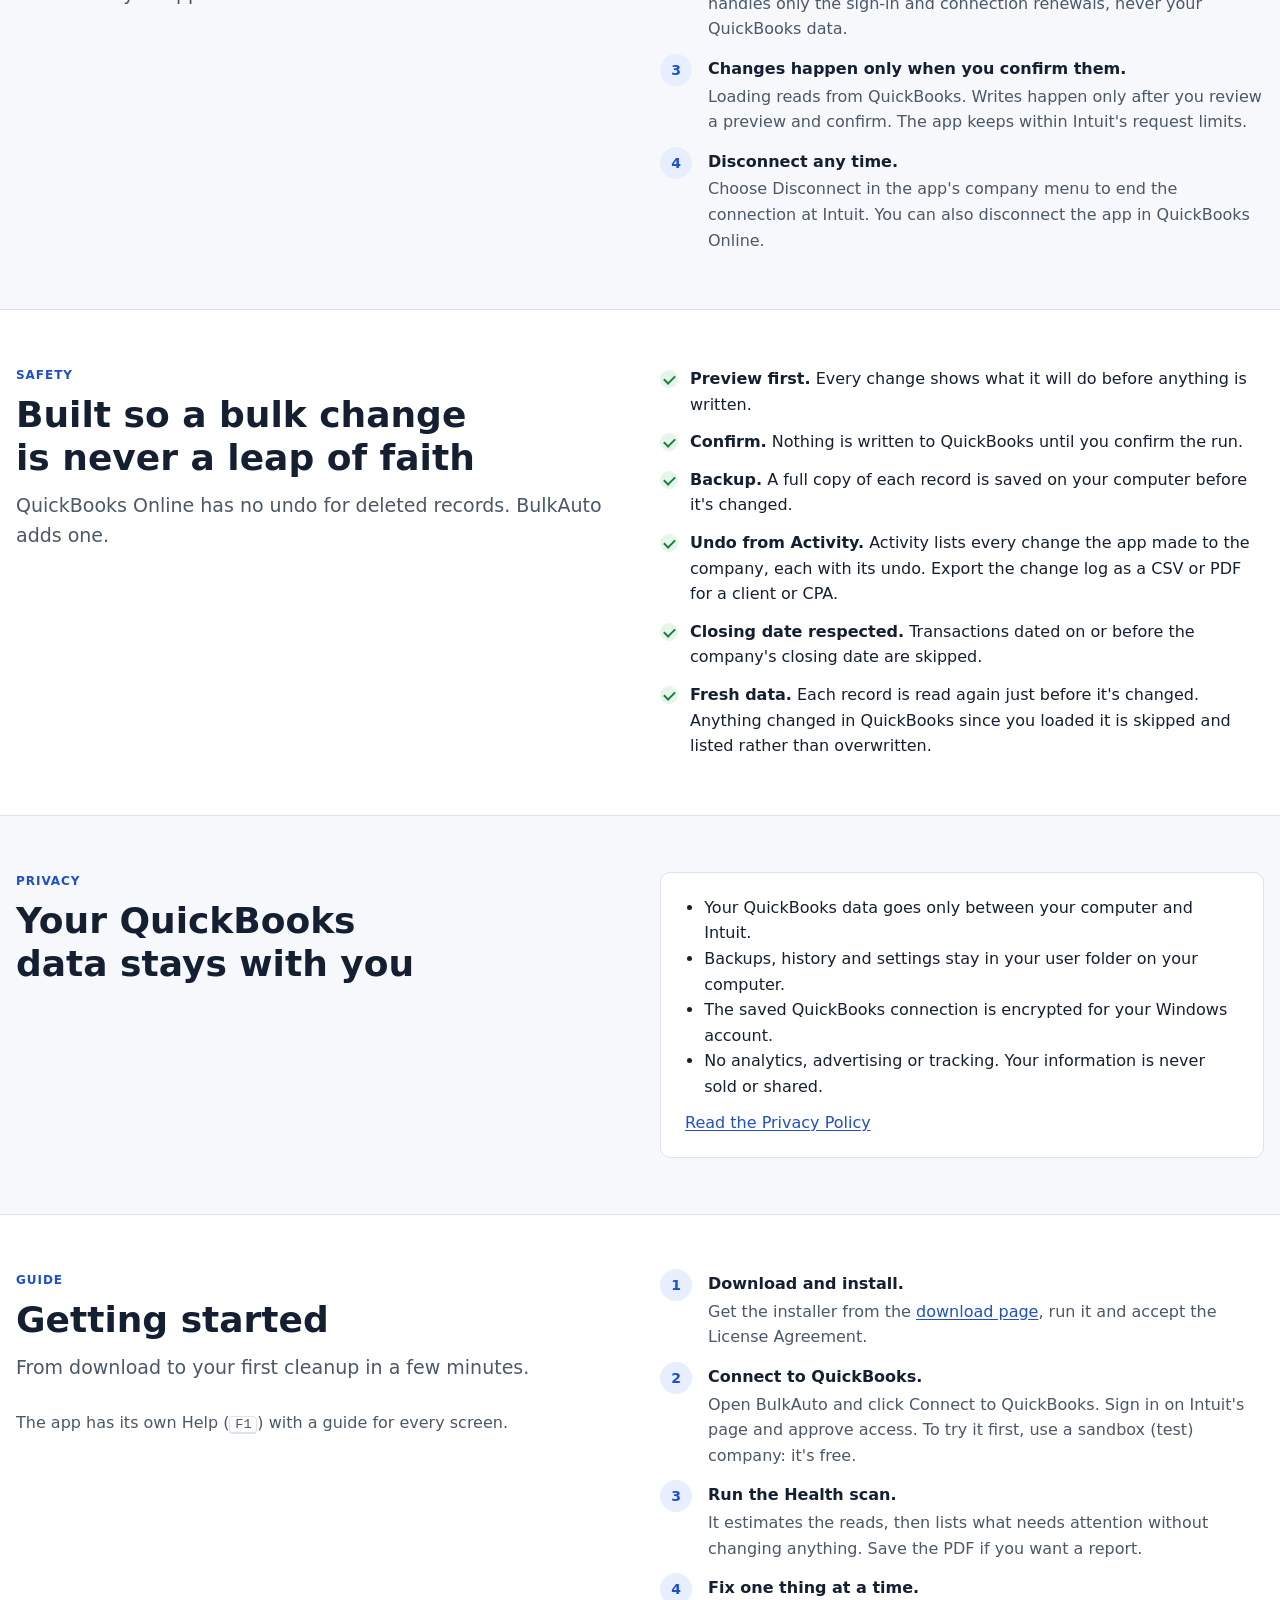
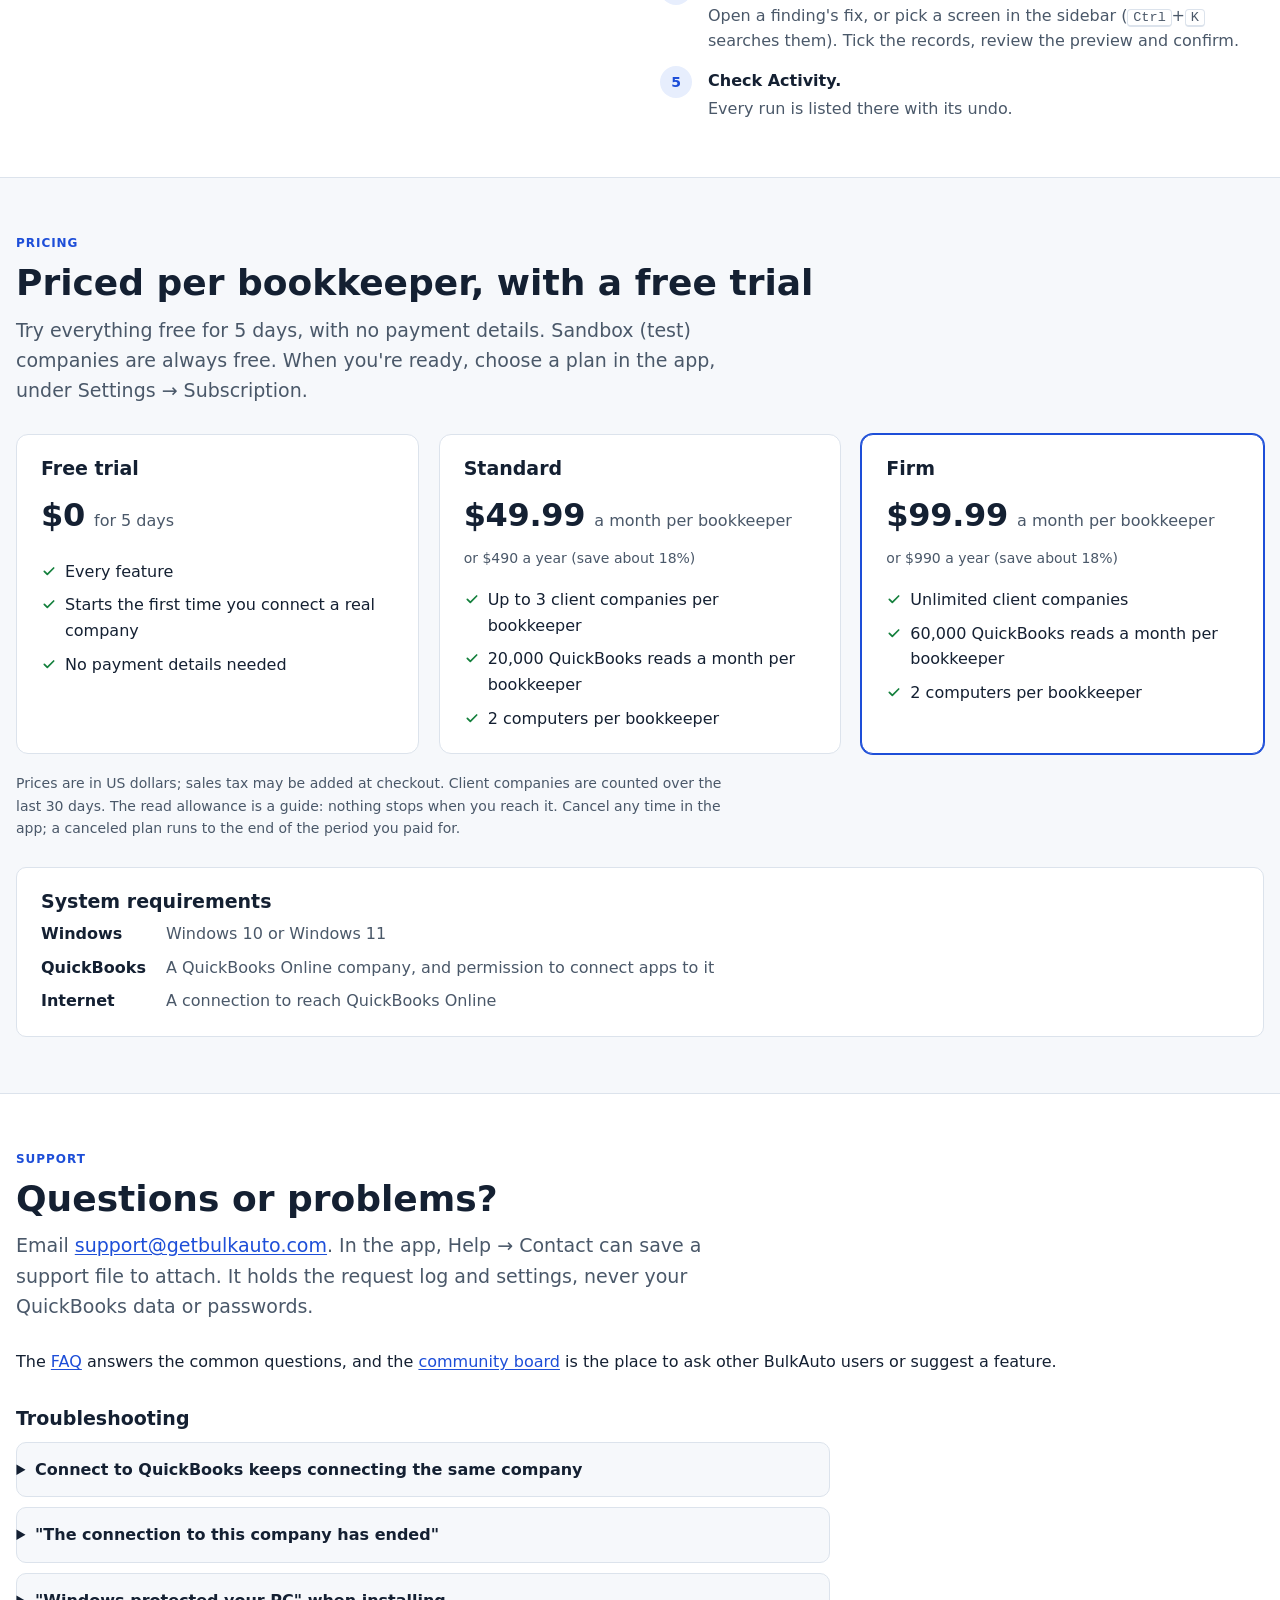
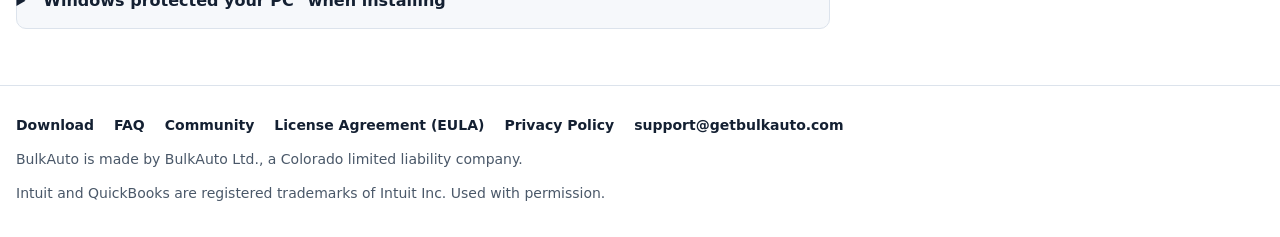
==== commit fef37290: "Narrated walkthrough video on the home page A Walkthrough section after the hero: the 5:22 narrated " ====
--- a/index.html
+++ b/index.html
@@ -36,6 +36,7 @@
           change shows a preview, asks you to confirm, keeps a backup and can be undone.</p>
         <div class="actions">
           <a class="button" href="download/"><svg width="18" height="18" viewBox="0 0 24 24" aria-hidden="true" fill="none" stroke="currentColor" stroke-width="2.2" stroke-linecap="round" stroke-linejoin="round"><path d="M12 4v11M7 10l5 5 5-5M5 20h14"/></svg>Download for Windows</a>
+          <a class="button secondary" href="#walkthrough"><svg width="16" height="16" viewBox="0 0 24 24" aria-hidden="true" fill="currentColor"><path d="M8 5.5v13l11-6.5z"/></svg>Watch the walkthrough</a>
           <a class="button secondary" href="#how-it-connects">How it connects</a>
         </div>
         <ul class="facts">
@@ -64,6 +65,23 @@
           <figcaption id="demo-caption"><b>Delete in bulk.</b> Pick the kind of transaction, review the list, and confirm. A full copy of each is saved first.</figcaption>
         </figure>
       </div>
+    </div>
+  </section>
+
+  <section class="section" id="walkthrough" aria-labelledby="walkthrough-title">
+    <div class="wrap">
+      <p class="eyebrow">Walkthrough</p>
+      <h2 id="walkthrough-title">See a full cleanup in five minutes</h2>
+      <p class="lead">A narrated tour on a sample company: the Health scan, Undeposited Funds, reclassifying expenses,
+        duplicate transactions, old unbilled time, and undoing a change from History.</p>
+      <figure class="walkthrough">
+        <video controls playsinline preload="metadata" poster="media/walkthrough.jpg" width="1920" height="1080">
+          <source src="media/walkthrough.mp4" type="video/mp4">
+          <track kind="captions" src="media/walkthrough.vtt" srclang="en" label="English">
+          Your browser can't play this video. <a href="media/walkthrough.mp4">Download the walkthrough</a>.
+        </video>
+        <figcaption>5:22, narrated, with captions (CC). Waits for QuickBooks are sped up.</figcaption>
+      </figure>
     </div>
   </section>
 
--- a/style.css
+++ b/style.css
@@ -367,3 +367,10 @@
   .doc-nav a { padding: 6px 5px; font-size: 13px; }
   .doc-nav a.nav-cta { margin-left: 2px; padding: 6px 10px; }
 }
+
+/* Walkthrough: the narrated video, full width of the content column */
+.walkthrough { margin: 0; max-width: 1120px; }
+.walkthrough video { display: block; width: 100%; height: auto; aspect-ratio: 16 / 9; border-radius: 14px; background: #14236e;
+  border: 1px solid var(--rule); box-shadow: 0 24px 60px rgba(20, 35, 110, .18), 0 4px 14px rgba(20, 35, 110, .1); }
+.walkthrough figcaption { margin-top: 12px; font-size: var(--step--1); color: var(--ink-soft); }
+.button svg + * , .button svg { vertical-align: middle; }
